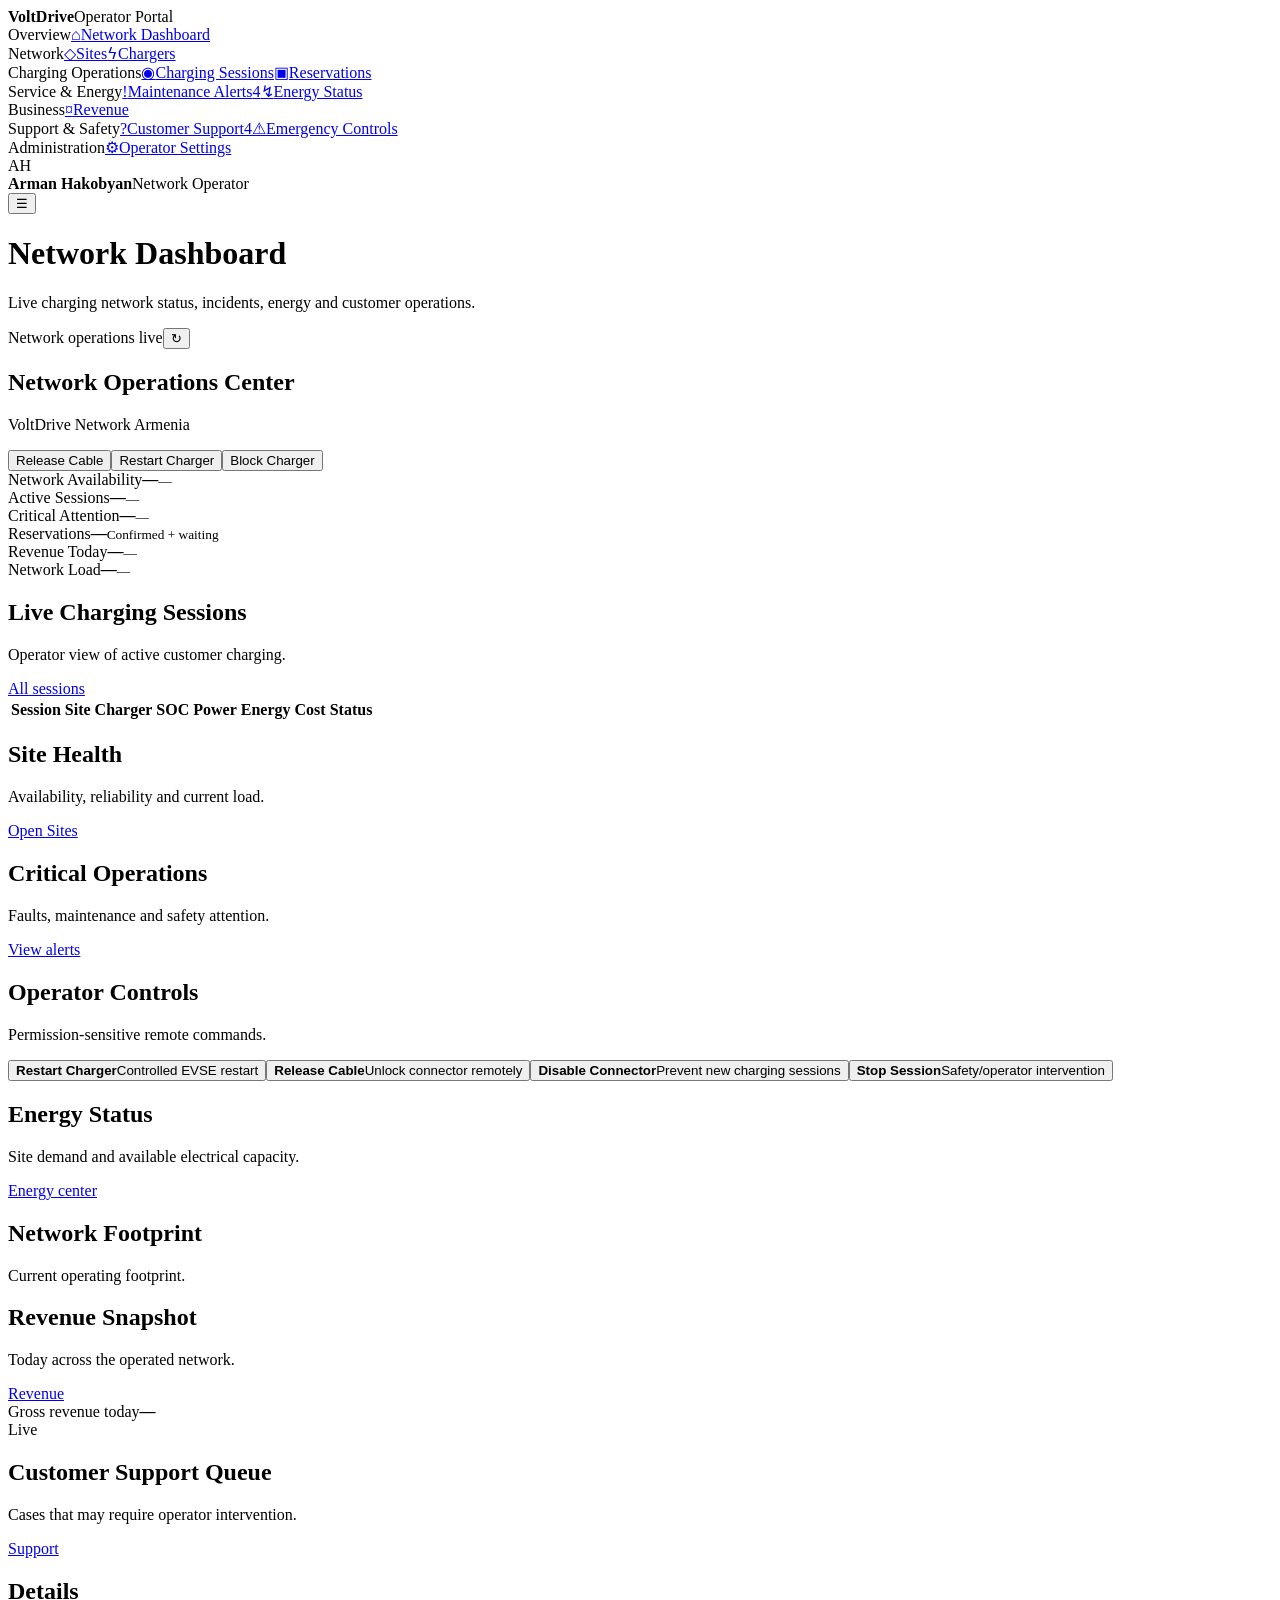
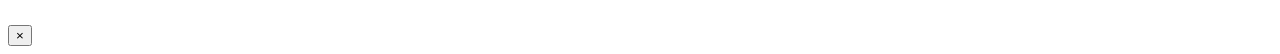
==== dashboard.html @ 3bb32897 "Add files via upload" ====
<!doctype html><html lang="en"><head><meta charset="utf-8"><meta name="viewport" content="width=device-width,initial-scale=1"><title>Network Dashboard · VoltDrive Operator</title><link rel="stylesheet" href="css/core/variables.css"><link rel="stylesheet" href="css/core/reset.css"><link rel="stylesheet" href="css/core/typography.css"><link rel="stylesheet" href="css/components/buttons.css"><link rel="stylesheet" href="css/components/forms.css"><link rel="stylesheet" href="css/components/operator-ui.css"><link rel="stylesheet" href="css/layout/app-layout.css"><link rel="stylesheet" href="css/layout/sidebar.css"><link rel="stylesheet" href="css/layout/header.css"><link rel="stylesheet" href="css/pages/operator.css"></head><body class="app-page"><div class="app-shell"><aside class="sidebar"><div class="sidebar__brand"><strong>VoltDrive</strong><span>Operator Portal</span></div><nav class="sidebar__nav"><div class="sidebar__group"><span class="sidebar__group-title">Overview</span><a class="nav-link is-active" data-nav="dashboard" href="dashboard.html"><span class="nav-link__icon">⌂</span><span>Network Dashboard</span></a></div><div class="sidebar__group"><span class="sidebar__group-title">Network</span><a class="nav-link" data-nav="sites" href="sites.html"><span class="nav-link__icon">◇</span><span>Sites</span></a><a class="nav-link" data-nav="chargers" href="chargers.html"><span class="nav-link__icon">ϟ</span><span>Chargers</span></a></div><div class="sidebar__group"><span class="sidebar__group-title">Charging Operations</span><a class="nav-link" data-nav="sessions" href="sessions.html"><span class="nav-link__icon">◉</span><span>Charging Sessions</span></a><a class="nav-link" data-nav="reservations" href="reservations.html"><span class="nav-link__icon">▣</span><span>Reservations</span></a></div><div class="sidebar__group"><span class="sidebar__group-title">Service & Energy</span><a class="nav-link" data-nav="maintenance" href="maintenance.html"><span class="nav-link__icon">!</span><span>Maintenance Alerts</span><span class="nav-link__badge">4</span></a><a class="nav-link" data-nav="energy" href="energy.html"><span class="nav-link__icon">↯</span><span>Energy Status</span></a></div><div class="sidebar__group"><span class="sidebar__group-title">Business</span><a class="nav-link" data-nav="revenue" href="revenue.html"><span class="nav-link__icon">¤</span><span>Revenue</span></a></div><div class="sidebar__group"><span class="sidebar__group-title">Support & Safety</span><a class="nav-link" data-nav="support" href="support.html"><span class="nav-link__icon">?</span><span>Customer Support</span><span class="nav-link__badge">4</span></a><a class="nav-link" data-nav="emergency" href="emergency.html"><span class="nav-link__icon">⚠</span><span>Emergency Controls</span></a></div><div class="sidebar__group"><span class="sidebar__group-title">Administration</span><a class="nav-link" data-nav="settings" href="settings.html"><span class="nav-link__icon">⚙</span><span>Operator Settings</span></a></div>
</nav><div class="sidebar__footer"><div class="sidebar-user"><span class="sidebar-user__avatar">AH</span><div><strong data-operator-name>Arman Hakobyan</strong><span data-operator-role>Network Operator</span></div></div></div></aside><div class="mobile-overlay"></div><main class="app-main"><header class="topbar"><div class="topbar__left"><button class="icon-button menu-button" id="menu-button" aria-label="Open menu">☰</button><div class="topbar__title"><h1>Network Dashboard</h1><p>Live charging network status, incidents, energy and customer operations.</p></div></div><div class="topbar__actions"><span class="live-chip">Network operations live</span><button class="icon-button" id="refresh-button" title="Refresh">↻</button></div></header><div class="page-content">
<section class="dashboard-hero"><div><h2>Network Operations Center</h2><p data-network-name>VoltDrive Network Armenia</p></div><div class="dashboard-actions"><button class="button button--secondary" data-command="release-cable">Release Cable</button><button class="button button--secondary" data-command="restart-charger">Restart Charger</button><button class="button button--danger" data-command="block-charger">Block Charger</button></div></section>
<section class="operator-kpi-grid"><article class="kpi-card"><span>Network Availability</span><strong id="kpi-availability">—</strong><small id="kpi-chargers">—</small></article><article class="kpi-card"><span>Active Sessions</span><strong id="kpi-sessions">—</strong><small id="kpi-session-energy">—</small></article><article class="kpi-card kpi-card--danger"><span>Critical Attention</span><strong id="kpi-alerts">—</strong><small id="kpi-alerts-note">—</small></article><article class="kpi-card"><span>Reservations</span><strong id="kpi-reservations">—</strong><small>Confirmed + waiting</small></article><article class="kpi-card"><span>Revenue Today</span><strong id="kpi-revenue">—</strong><small id="kpi-transactions">—</small></article><article class="kpi-card"><span>Network Load</span><strong id="kpi-load">—</strong><small id="kpi-load-note">—</small></article></section>
<section class="dashboard-grid"><div class="dashboard-column"><section class="panel"><div class="panel__header"><div><h2>Live Charging Sessions</h2><p>Operator view of active customer charging.</p></div><a class="action-button" href="sessions.html">All sessions</a></div><div class="table-wrap"><table class="data-table"><thead><tr><th>Session</th><th>Site</th><th>Charger</th><th>SOC</th><th>Power</th><th>Energy</th><th>Cost</th><th>Status</th></tr></thead><tbody id="sessions-body"></tbody></table></div></section><section class="panel"><div class="panel__header"><div><h2>Site Health</h2><p>Availability, reliability and current load.</p></div><a class="action-button" href="sites.html">Open Sites</a></div><div class="panel__body"><div class="site-grid" id="site-grid"></div></div></section></div>
<aside class="dashboard-column"><section class="panel"><div class="panel__header"><div><h2>Critical Operations</h2><p>Faults, maintenance and safety attention.</p></div><a class="action-button" href="maintenance.html">View alerts</a></div><div class="panel__body"><div class="attention-list" id="attention-list"></div></div></section><section class="panel"><div class="panel__header"><div><h2>Operator Controls</h2><p>Permission-sensitive remote commands.</p></div></div><div class="panel__body"><div class="quick-action-grid"><button class="quick-action" data-command="restart-charger"><strong>Restart Charger</strong><span>Controlled EVSE restart</span></button><button class="quick-action" data-command="release-cable"><strong>Release Cable</strong><span>Unlock connector remotely</span></button><button class="quick-action" data-command="disable-connector"><strong>Disable Connector</strong><span>Prevent new charging sessions</span></button><button class="quick-action" data-command="stop-session"><strong>Stop Session</strong><span>Safety/operator intervention</span></button></div></div></section></aside></section>
<section class="dashboard-grid section-gap"><div class="dashboard-column"><section class="panel"><div class="panel__header"><div><h2>Energy Status</h2><p>Site demand and available electrical capacity.</p></div><a class="action-button" href="energy.html">Energy center</a></div><div class="panel__body"><div id="energy-list"></div></div></section><section class="panel"><div class="panel__header"><div><h2>Network Footprint</h2><p>Current operating footprint.</p></div></div><div class="panel__body"><div class="network-summary" id="network-summary"></div></div></section></div><aside class="dashboard-column"><section class="panel"><div class="panel__header"><div><h2>Revenue Snapshot</h2><p>Today across the operated network.</p></div><a class="action-button" href="revenue.html">Revenue</a></div><div class="panel__body"><div class="revenue-card"><div><span>Gross revenue today</span><strong id="revenue-total">—</strong></div><span class="ui-pill status-paid">Live</span></div><div class="network-summary section-gap" id="revenue-breakdown"></div></div></section><section class="panel"><div class="panel__header"><div><h2>Customer Support Queue</h2><p>Cases that may require operator intervention.</p></div><a class="action-button" href="support.html">Support</a></div><div class="panel__body"><div class="support-list" id="support-list"></div></div></section></aside></section>
</div></main></div>
<div class="ui-drawer-backdrop" id="drawer-backdrop"></div><aside class="ui-drawer" id="operator-drawer"><header class="ui-drawer__header"><div><h2 id="drawer-title">Details</h2><p id="drawer-subtitle"></p></div><button class="ui-close" id="drawer-close" aria-label="Close">×</button></header><div class="ui-drawer__body" id="drawer-body"></div><footer class="ui-drawer__footer" id="drawer-footer"></footer></aside>
<dialog class="ui-dialog" id="command-dialog"><header class="ui-dialog__header"><div><h2 id="command-title">Remote command</h2><p id="command-description"></p></div><button class="ui-close" id="command-close" aria-label="Close">×</button></header><div class="ui-dialog__body"><input type="hidden" id="command-type"><div class="form-grid"><label class="form-field form-field--full"><span>Target</span><select id="command-target"></select></label><label class="form-field form-field--full"><span>Operator note / reason</span><textarea id="command-note" placeholder="Reason for this remote action"></textarea></label></div></div><footer class="ui-dialog__footer"><button class="button button--secondary" id="command-cancel">Cancel</button><button class="button button--primary" id="command-confirm">Send Command</button></footer></dialog>
<div class="ui-toast" id="global-toast"></div><script type="module" src="js/pages/dashboard.js"></script></body></html>
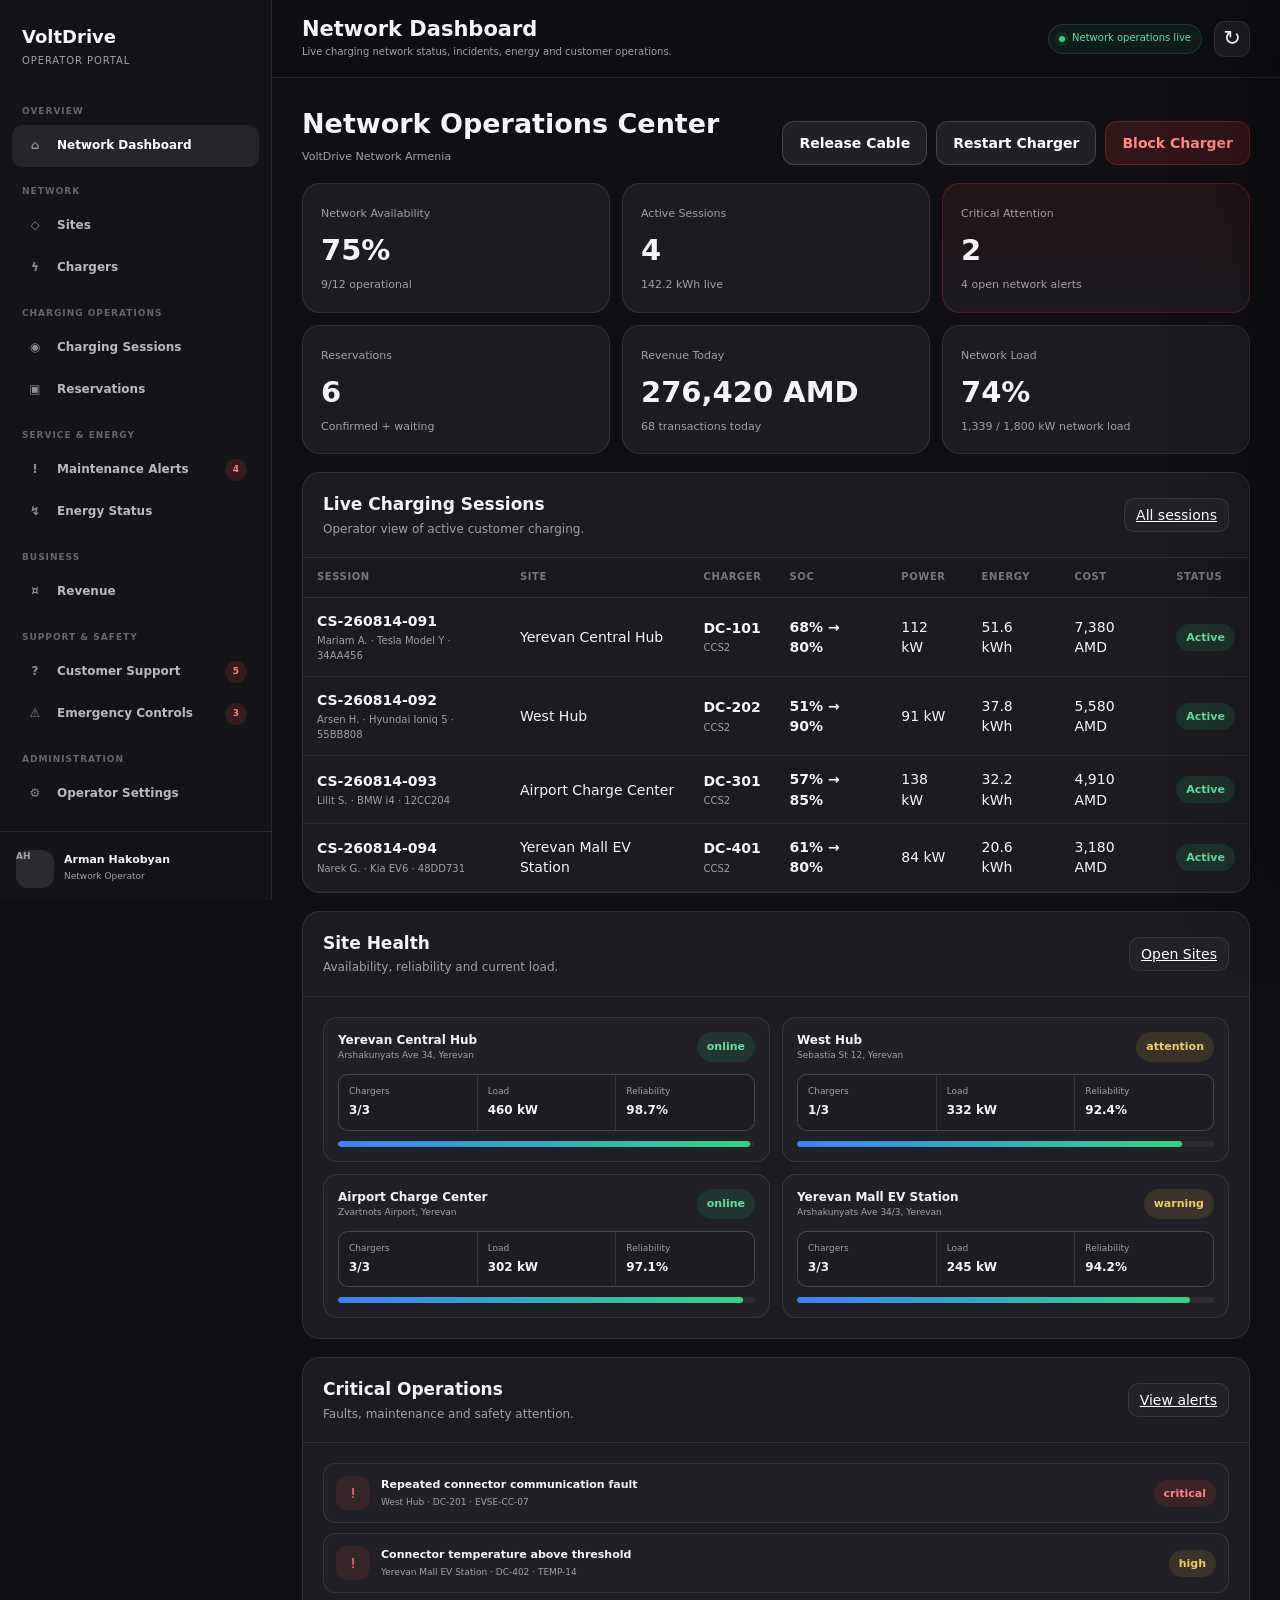
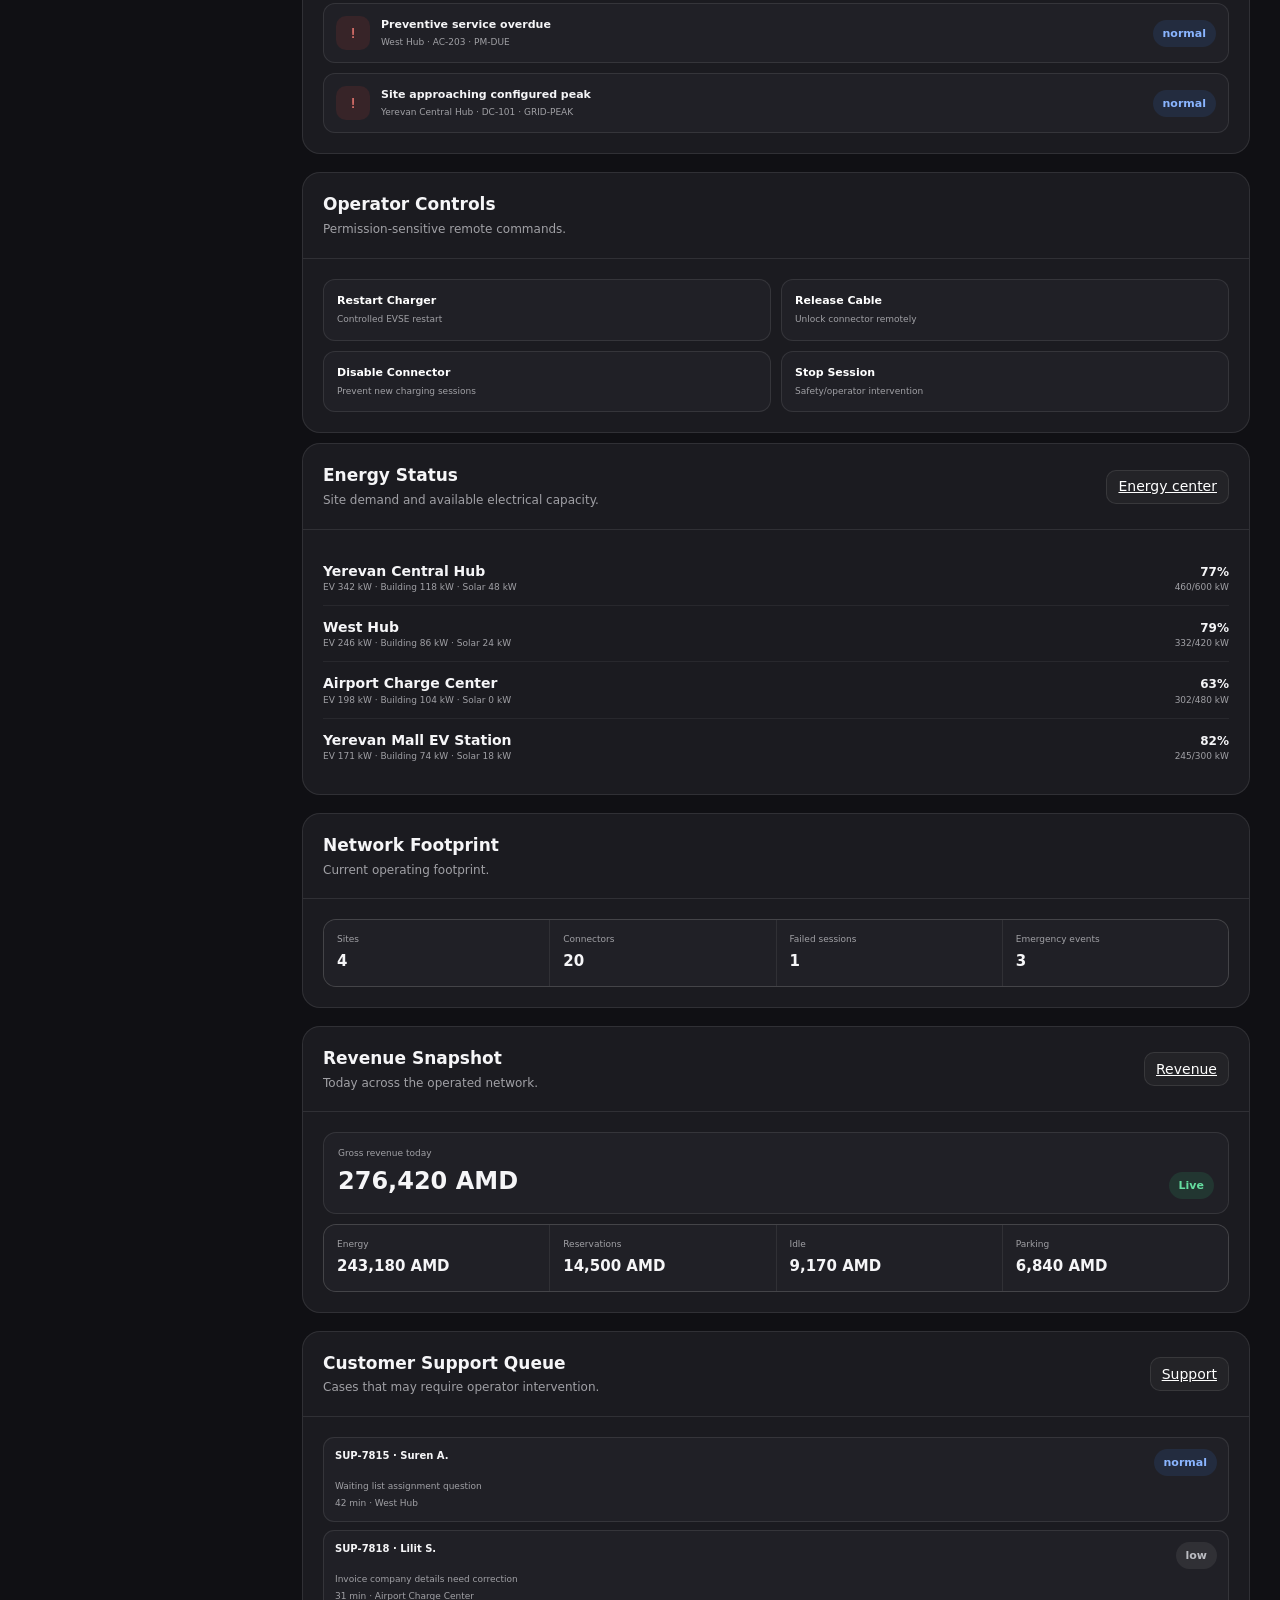
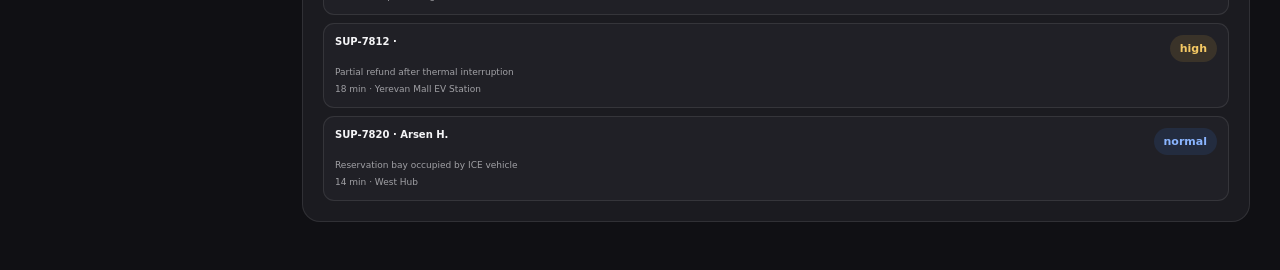
==== commit cb0ead42: "Add files via upload" ====
--- a/dashboard.html
+++ b/dashboard.html
@@ -1,4 +1,4 @@
-<!doctype html><html lang="en"><head><meta charset="utf-8"><meta name="viewport" content="width=device-width,initial-scale=1"><title>Network Dashboard · VoltDrive Operator</title><link rel="stylesheet" href="css/core/variables.css"><link rel="stylesheet" href="css/core/reset.css"><link rel="stylesheet" href="css/core/typography.css"><link rel="stylesheet" href="css/components/buttons.css"><link rel="stylesheet" href="css/components/forms.css"><link rel="stylesheet" href="css/components/operator-ui.css"><link rel="stylesheet" href="css/layout/app-layout.css"><link rel="stylesheet" href="css/layout/sidebar.css"><link rel="stylesheet" href="css/layout/header.css"><link rel="stylesheet" href="css/pages/operator.css"></head><body class="app-page"><div class="app-shell"><aside class="sidebar"><div class="sidebar__brand"><strong>VoltDrive</strong><span>Operator Portal</span></div><nav class="sidebar__nav"><div class="sidebar__group"><span class="sidebar__group-title">Overview</span><a class="nav-link is-active" data-nav="dashboard" href="dashboard.html"><span class="nav-link__icon">⌂</span><span>Network Dashboard</span></a></div><div class="sidebar__group"><span class="sidebar__group-title">Network</span><a class="nav-link" data-nav="sites" href="sites.html"><span class="nav-link__icon">◇</span><span>Sites</span></a><a class="nav-link" data-nav="chargers" href="chargers.html"><span class="nav-link__icon">ϟ</span><span>Chargers</span></a></div><div class="sidebar__group"><span class="sidebar__group-title">Charging Operations</span><a class="nav-link" data-nav="sessions" href="sessions.html"><span class="nav-link__icon">◉</span><span>Charging Sessions</span></a><a class="nav-link" data-nav="reservations" href="reservations.html"><span class="nav-link__icon">▣</span><span>Reservations</span></a></div><div class="sidebar__group"><span class="sidebar__group-title">Service & Energy</span><a class="nav-link" data-nav="maintenance" href="maintenance.html"><span class="nav-link__icon">!</span><span>Maintenance Alerts</span><span class="nav-link__badge">4</span></a><a class="nav-link" data-nav="energy" href="energy.html"><span class="nav-link__icon">↯</span><span>Energy Status</span></a></div><div class="sidebar__group"><span class="sidebar__group-title">Business</span><a class="nav-link" data-nav="revenue" href="revenue.html"><span class="nav-link__icon">¤</span><span>Revenue</span></a></div><div class="sidebar__group"><span class="sidebar__group-title">Support & Safety</span><a class="nav-link" data-nav="support" href="support.html"><span class="nav-link__icon">?</span><span>Customer Support</span><span class="nav-link__badge">4</span></a><a class="nav-link" data-nav="emergency" href="emergency.html"><span class="nav-link__icon">⚠</span><span>Emergency Controls</span></a></div><div class="sidebar__group"><span class="sidebar__group-title">Administration</span><a class="nav-link" data-nav="settings" href="settings.html"><span class="nav-link__icon">⚙</span><span>Operator Settings</span></a></div>
+<!doctype html><html lang="en"><head><meta charset="utf-8"><meta name="viewport" content="width=device-width,initial-scale=1"><title>Network Dashboard · VoltDrive Operator</title><link rel="stylesheet" href="css/core/variables.css"><link rel="stylesheet" href="css/core/reset.css"><link rel="stylesheet" href="css/core/typography.css"><link rel="stylesheet" href="css/components/buttons.css"><link rel="stylesheet" href="css/components/forms.css"><link rel="stylesheet" href="css/components/operator-ui.css"><link rel="stylesheet" href="css/layout/app-layout.css"><link rel="stylesheet" href="css/layout/sidebar.css"><link rel="stylesheet" href="css/layout/header.css"><link rel="stylesheet" href="css/pages/operator.css"><link rel="stylesheet" href="css/core/metallic-theme.css"></head><body class="app-page"><div class="app-shell"><aside class="sidebar"><div class="sidebar__brand"><strong>VoltDrive</strong><span>Operator Portal</span></div><nav class="sidebar__nav"><div class="sidebar__group"><span class="sidebar__group-title">Overview</span><a class="nav-link is-active" data-nav="dashboard" href="dashboard.html"><span class="nav-link__icon">⌂</span><span>Network Dashboard</span></a></div><div class="sidebar__group"><span class="sidebar__group-title">Network</span><a class="nav-link" data-nav="sites" href="sites.html"><span class="nav-link__icon">◇</span><span>Sites</span></a><a class="nav-link" data-nav="chargers" href="chargers.html"><span class="nav-link__icon">ϟ</span><span>Chargers</span></a></div><div class="sidebar__group"><span class="sidebar__group-title">Charging Operations</span><a class="nav-link" data-nav="sessions" href="sessions.html"><span class="nav-link__icon">◉</span><span>Charging Sessions</span></a><a class="nav-link" data-nav="reservations" href="reservations.html"><span class="nav-link__icon">▣</span><span>Reservations</span></a></div><div class="sidebar__group"><span class="sidebar__group-title">Service & Energy</span><a class="nav-link" data-nav="maintenance" href="maintenance.html"><span class="nav-link__icon">!</span><span>Maintenance Alerts</span><span class="nav-link__badge">4</span></a><a class="nav-link" data-nav="energy" href="energy.html"><span class="nav-link__icon">↯</span><span>Energy Status</span></a></div><div class="sidebar__group"><span class="sidebar__group-title">Business</span><a class="nav-link" data-nav="revenue" href="revenue.html"><span class="nav-link__icon">¤</span><span>Revenue</span></a></div><div class="sidebar__group"><span class="sidebar__group-title">Support & Safety</span><a class="nav-link" data-nav="support" href="support.html"><span class="nav-link__icon">?</span><span>Customer Support</span><span class="nav-link__badge">4</span></a><a class="nav-link" data-nav="emergency" href="emergency.html"><span class="nav-link__icon">⚠</span><span>Emergency Controls</span></a></div><div class="sidebar__group"><span class="sidebar__group-title">Administration</span><a class="nav-link" data-nav="settings" href="settings.html"><span class="nav-link__icon">⚙</span><span>Operator Settings</span></a></div>
 </nav><div class="sidebar__footer"><div class="sidebar-user"><span class="sidebar-user__avatar">AH</span><div><strong data-operator-name>Arman Hakobyan</strong><span data-operator-role>Network Operator</span></div></div></div></aside><div class="mobile-overlay"></div><main class="app-main"><header class="topbar"><div class="topbar__left"><button class="icon-button menu-button" id="menu-button" aria-label="Open menu">☰</button><div class="topbar__title"><h1>Network Dashboard</h1><p>Live charging network status, incidents, energy and customer operations.</p></div></div><div class="topbar__actions"><span class="live-chip">Network operations live</span><button class="icon-button" id="refresh-button" title="Refresh">↻</button></div></header><div class="page-content">
 <section class="dashboard-hero"><div><h2>Network Operations Center</h2><p data-network-name>VoltDrive Network Armenia</p></div><div class="dashboard-actions"><button class="button button--secondary" data-command="release-cable">Release Cable</button><button class="button button--secondary" data-command="restart-charger">Restart Charger</button><button class="button button--danger" data-command="block-charger">Block Charger</button></div></section>
 <section class="operator-kpi-grid"><article class="kpi-card"><span>Network Availability</span><strong id="kpi-availability">—</strong><small id="kpi-chargers">—</small></article><article class="kpi-card"><span>Active Sessions</span><strong id="kpi-sessions">—</strong><small id="kpi-session-energy">—</small></article><article class="kpi-card kpi-card--danger"><span>Critical Attention</span><strong id="kpi-alerts">—</strong><small id="kpi-alerts-note">—</small></article><article class="kpi-card"><span>Reservations</span><strong id="kpi-reservations">—</strong><small>Confirmed + waiting</small></article><article class="kpi-card"><span>Revenue Today</span><strong id="kpi-revenue">—</strong><small id="kpi-transactions">—</small></article><article class="kpi-card"><span>Network Load</span><strong id="kpi-load">—</strong><small id="kpi-load-note">—</small></article></section>
--- a/css/core/variables.css
+++ b/css/core/variables.css
@@ -0,0 +1,8 @@
+:root{
+ --color-bg:#101014;--color-bg-elevated:#151519;--color-card:#1b1b20;--color-surface:#25252b;
+ --color-text:#f5f5f7;--color-text-muted:#a0a0a5;--color-text-soft:#74747b;
+ --color-primary:#e82127;--color-primary-hover:#ff353a;--color-success:#32d583;--color-warning:#f5b942;
+ --color-error:#ff453a;--color-info:#3b82f6;--color-border:rgba(255,255,255,.095);--color-border-strong:rgba(255,255,255,.16);
+ --shadow-card:0 24px 80px rgba(0,0,0,.32);--radius-sm:10px;--radius-md:16px;--radius-lg:24px;--transition:180ms ease;
+ --color-text-primary:var(--color-text);--color-text-secondary:var(--color-text-muted);--color-surface-card:var(--color-card);--color-surface-secondary:var(--color-surface);
+}
--- a/css/core/typography.css
+++ b/css/core/typography.css
@@ -0,0 +1 @@
+body{font-family:Inter,ui-sans-serif,system-ui,-apple-system,BlinkMacSystemFont,"Segoe UI",sans-serif;color:var(--color-text);font-size:14px;line-height:1.45}h1,h2,h3,p{margin-top:0}h1{font-size:28px;line-height:1.15}h2{font-size:20px}small,.muted{color:var(--color-text-muted)}
--- a/css/components/buttons.css
+++ b/css/components/buttons.css
@@ -0,0 +1,3 @@
+.button{display:inline-flex;align-items:center;justify-content:center;gap:9px;min-height:44px;padding:0 16px;border-radius:12px;font-weight:750;cursor:pointer;transition:transform var(--transition),background var(--transition),border-color var(--transition),opacity var(--transition)}.button:hover{transform:translateY(-1px)}.button--primary{background:var(--color-primary);color:white}.button--secondary{border:1px solid var(--color-border-strong);background:#202026;color:#fff}.button--danger{background:rgba(255,69,58,.14);border:1px solid rgba(255,69,58,.25);color:#ff8a84}.button[disabled]{opacity:.5;cursor:not-allowed;transform:none}
+.icon-button,.ui-close{display:grid;place-items:center;width:36px;height:36px;min-width:36px;min-height:36px;padding:0;border:1px solid var(--color-border);border-radius:10px;background:#1d1d21;color:#fff;font-size:21px;line-height:1;cursor:pointer}.icon-button:hover,.ui-close:hover{background:#242429;border-color:var(--color-border-strong)}
+.icon-button.menu-button{display:none}@media(max-width:820px){.icon-button.menu-button{display:grid}}
--- a/css/components/forms.css
+++ b/css/components/forms.css
@@ -0,0 +1 @@
+.form-field{display:grid;gap:7px}.form-field>span{font-size:11px;color:var(--color-text-muted);font-weight:650}.form-field input,.form-field select,.form-field textarea{width:100%;min-height:42px;padding:0 12px;border:1px solid var(--color-border);border-radius:11px;background:#202026;color:#fff;outline:0;color-scheme:dark}.form-field textarea{padding:11px 12px;min-height:92px;resize:vertical}.form-grid{display:grid;grid-template-columns:1fr 1fr;gap:14px}.form-grid .form-field--full{grid-column:1/-1}@media(max-width:620px){.form-grid{grid-template-columns:1fr}.form-grid .form-field--full{grid-column:auto}}
--- a/css/components/operator-ui.css
+++ b/css/components/operator-ui.css
@@ -0,0 +1,23 @@
+.panel{border:1px solid var(--color-border);border-radius:18px;background:var(--color-card);overflow:hidden}.panel__header{display:flex;justify-content:space-between;gap:16px;align-items:center;padding:19px 20px;border-bottom:1px solid var(--color-border)}.panel__header h2{margin:0 0 4px;font-size:17px}.panel__header p{margin:0;color:var(--color-text-muted);font-size:12px}.panel__body{padding:20px}
+.kpi-card{padding:18px;border:1px solid var(--color-border);border-radius:18px;background:var(--color-card);min-width:0}.kpi-card>span{color:var(--color-text-muted);font-size:11px}.kpi-card>strong{display:block;font-size:29px;margin:7px 0 2px}.kpi-card>small{color:var(--color-text-muted);font-size:11px}.kpi-card--danger{border-color:rgba(255,69,58,.22);background:linear-gradient(180deg,rgba(255,69,58,.08),var(--color-card))}
+.ui-pill{display:inline-flex;align-items:center;justify-content:center;min-height:27px;padding:0 10px;border-radius:999px;font-size:11px;font-weight:750;line-height:1;text-align:center;white-space:nowrap}.status-online,.status-active,.status-available,.status-paid,.status-resolved{background:rgba(50,213,131,.12);color:#65dda0}.status-busy,.status-reserved,.status-monitoring{background:rgba(59,130,246,.12);color:#8ab5ff}.status-warning,.status-open,.status-pending{background:rgba(245,185,66,.12);color:#f5c964}.status-faulted,.status-offline,.status-critical,.status-failed,.status-blocked{background:rgba(255,69,58,.12);color:#ff817a}.status-maintenance{background:rgba(160,160,165,.12);color:#c3c3c8}
+.priority-critical{background:rgba(255,69,58,.12);color:#ff817a}.priority-high{background:rgba(245,185,66,.12);color:#f5c964}.priority-normal{background:rgba(59,130,246,.12);color:#8ab5ff}.priority-low{background:rgba(160,160,165,.12);color:#bbbcc2}
+.panel-chip{display:inline-flex;align-items:center;min-height:30px;padding:0 10px;border:1px solid var(--color-border);border-radius:999px;background:var(--color-surface);color:var(--color-text-muted);font-size:11px}.action-button{display:inline-flex;align-items:center;justify-content:center;min-height:34px;padding:0 11px;border:1px solid var(--color-border);border-radius:10px;background:#232327;color:#fff;cursor:pointer}.action-button:hover{border-color:#55555c}
+.ui-toolbar{display:flex;align-items:center;justify-content:space-between;gap:12px;padding:12px 14px}.ui-toolbar__group{display:flex;gap:9px;align-items:center;flex-wrap:wrap;min-width:0}.ui-search{display:flex;align-items:center;gap:8px;min-width:260px;min-height:40px;padding:0 11px;border:1px solid var(--color-border);border-radius:11px;background:#202026}.ui-search input{width:100%;border:0;outline:0;background:transparent;color:#fff}.ui-select{min-height:40px;padding:0 34px 0 12px;border:1px solid var(--color-border);border-radius:11px;background:#202026;color:#fff;color-scheme:dark}
+.table-wrap{overflow:auto}.data-table{width:100%;min-width:860px}.data-table th{padding:12px 14px;text-align:left;font-size:10px;text-transform:uppercase;letter-spacing:.06em;color:#777780;border-bottom:1px solid var(--color-border);background:#18181d}.data-table td{padding:13px 14px;border-bottom:1px solid rgba(255,255,255,.06);vertical-align:middle}.data-table tbody tr{transition:background .15s ease}.data-table tbody tr:hover{background:rgba(255,255,255,.024)}.entity-main strong,.entity-main span{display:block}.entity-main span{color:var(--color-text-muted);font-size:10px;margin-top:3px}
+.ui-drawer-backdrop{position:fixed;inset:0;z-index:70;background:rgba(0,0,0,.44);opacity:0;visibility:hidden;pointer-events:none;transition:opacity .18s ease,visibility 0s linear .18s}.ui-drawer-backdrop.is-visible{opacity:1;visibility:visible;pointer-events:auto;transition:opacity .18s ease}.ui-drawer{position:fixed;z-index:80;top:0;right:0;width:min(560px,100vw);height:100vh;display:grid;grid-template-rows:auto 1fr auto;background:var(--color-bg-elevated);border-left:1px solid var(--color-border);box-shadow:-28px 0 80px rgba(0,0,0,.38);transform:translateX(102%);transition:transform .2s ease}.ui-drawer.is-open{transform:translateX(0)}.ui-drawer__header{display:flex;justify-content:space-between;gap:16px;padding:22px 24px;border-bottom:1px solid var(--color-border)}.ui-drawer__header h2{margin:4px 0 3px;font-size:21px}.ui-drawer__header p{margin:0;color:var(--color-text-muted);font-size:11px}.ui-drawer__body{padding:22px 24px;overflow:auto}.ui-drawer__footer{display:flex;gap:9px;flex-wrap:wrap;padding:16px 24px;border-top:1px solid var(--color-border);background:#19191e}.ui-drawer__footer .button{flex:1}
+.ui-dialog{width:min(620px,calc(100vw - 28px));padding:0;border:1px solid var(--color-border);border-radius:18px;background:#151519;color:#fff;box-shadow:0 30px 100px rgba(0,0,0,.65)}.ui-dialog::backdrop{background:rgba(0,0,0,.68)}.ui-dialog__header{display:flex;justify-content:space-between;gap:16px;padding:20px 22px;border-bottom:1px solid var(--color-border)}.ui-dialog__header h2{margin:0 0 4px;font-size:19px}.ui-dialog__header p{margin:0;color:var(--color-text-muted);font-size:11px}.ui-dialog__body{padding:20px 22px}.ui-dialog__footer{display:flex;justify-content:flex-end;gap:9px;padding:15px 22px;border-top:1px solid var(--color-border)}
+.ui-detail-section{padding:18px 0;border-bottom:1px solid var(--color-border)}.ui-detail-section:first-child{padding-top:0}.ui-detail-section h3{font-size:12px;margin:0 0 12px}.ui-detail-grid{display:grid;grid-template-columns:1fr 1fr;gap:10px}.ui-detail-grid>div{padding:11px;border:1px solid var(--color-border);border-radius:11px;background:#202026}.ui-detail-grid span:not(.ui-pill),.ui-detail-grid strong{display:block}.ui-detail-grid span:not(.ui-pill){font-size:9px;color:var(--color-text-muted);text-transform:uppercase;letter-spacing:.05em}.ui-detail-grid strong{margin-top:5px;font-size:12px}.ui-callout{display:grid;gap:4px;padding:12px 13px;border:1px solid var(--color-border);border-radius:12px;background:#202026}.ui-callout strong{font-size:11px}.ui-callout span{color:var(--color-text-muted);font-size:10px}.ui-callout--danger{border-color:rgba(255,69,58,.24);background:rgba(255,69,58,.07)}.ui-callout--warning{border-color:rgba(245,185,66,.22);background:rgba(245,185,66,.06)}
+.ui-toast{position:fixed;right:22px;bottom:22px;z-index:120;max-width:380px;padding:12px 14px;border:1px solid var(--color-border);border-radius:12px;background:#232329;color:#fff;box-shadow:0 18px 60px rgba(0,0,0,.4);opacity:0;transform:translateY(12px);pointer-events:none;transition:.18s ease}.ui-toast.is-visible{opacity:1;transform:translateY(0)}
+/* Shared scrollbar only on actual scroll containers */
+html,.sidebar,.ui-drawer__body,.ui-dialog__body,.table-wrap{scrollbar-width:thin;scrollbar-color:#34343b transparent}html::-webkit-scrollbar,.sidebar::-webkit-scrollbar,.ui-drawer__body::-webkit-scrollbar,.ui-dialog__body::-webkit-scrollbar,.table-wrap::-webkit-scrollbar{width:9px;height:9px}html::-webkit-scrollbar-thumb,.sidebar::-webkit-scrollbar-thumb,.ui-drawer__body::-webkit-scrollbar-thumb,.ui-dialog__body::-webkit-scrollbar-thumb,.table-wrap::-webkit-scrollbar-thumb{background:#34343b;border-radius:999px;border:2px solid transparent;background-clip:padding-box}
+.ui-tabs{display:flex;gap:6px;align-items:center;padding:10px 14px;border-bottom:1px solid var(--color-border);overflow:auto;scrollbar-width:thin;scrollbar-color:#34343b transparent}.ui-tab{display:inline-flex;align-items:center;justify-content:center;min-height:34px;padding:0 11px;border:1px solid transparent;border-radius:9px;background:transparent;color:var(--color-text-muted);font-size:11px;font-weight:700;white-space:nowrap;cursor:pointer}.ui-tab:hover{color:#fff;background:rgba(255,255,255,.035)}.ui-tab.is-active{color:#fff;border-color:var(--color-border);background:#25252b}
+.status-attention,.status-restricted{background:rgba(245,185,66,.12);color:#f5c964}.status-closed,.status-blocked,.status-disabled{background:rgba(255,69,58,.12);color:#ff817a}.status-occupied{background:rgba(59,130,246,.12);color:#8ab5ff}.status-standard{background:rgba(160,160,165,.12);color:#c3c3c8}.status-accessible{background:rgba(50,213,131,.12);color:#65dda0}.status-fleet{background:rgba(139,92,246,.14);color:#b69cff}
+.status-completed{background:rgba(50,213,131,.12);color:#65dda0}.status-interrupted,.status-stopped{background:rgba(245,185,66,.12);color:#f5c964}.status-preauthorized{background:rgba(59,130,246,.12);color:#8ab5ff}.status-cancelled{background:rgba(160,160,165,.12);color:#c3c3c8}
+
+.status-confirmed{background:rgba(59,130,246,.12);color:#8ab5ff}.status-waiting{background:rgba(245,185,66,.12);color:#f5c964}.status-no-show,.status-no_show{background:rgba(255,69,58,.12);color:#ff817a}.status-not-arrived,.status-not_arrived{background:rgba(160,160,165,.12);color:#c3c3c8}.status-arrived{background:rgba(50,213,131,.12);color:#65dda0}.status-refunded{background:rgba(139,92,246,.14);color:#b69cff}
+.ui-action-card{display:block;padding:12px 13px;margin-top:8px;border:1px solid var(--color-border);border-radius:11px;background:#202026;color:#fff;text-decoration:none;transition:border-color .15s ease,background .15s ease}.ui-action-card:hover{border-color:var(--color-border-strong);background:#24242a}.ui-action-card strong,.ui-action-card span{display:block}.ui-action-card strong{font-size:10px}.ui-action-card span{margin-top:4px;color:var(--color-text-muted);font-size:9px;line-height:1.45}
+.status-unassigned{background:rgba(160,160,165,.12);color:#c3c3c8}
+
+/* Shared alignment guard: keep status pills immune to page-level span display rules. */
+.ui-pill.ui-pill{display:inline-flex!important;align-items:center!important;justify-content:center!important;line-height:1!important;text-align:center!important}
--- a/css/layout/app-layout.css
+++ b/css/layout/app-layout.css
@@ -0,0 +1 @@
+body.app-page{min-height:100vh;background:var(--color-bg);color:var(--color-text);overflow-x:hidden}.app-shell{min-height:100vh;display:grid;grid-template-columns:272px minmax(0,1fr)}.app-main{min-width:0}.page-content{width:min(100%,1500px);margin:0 auto;padding:26px 30px 48px}.mobile-overlay{position:fixed;inset:0;background:rgba(0,0,0,.58);z-index:35;opacity:0;visibility:hidden;pointer-events:none;transition:.18s ease}.mobile-overlay.is-visible{opacity:1;visibility:visible;pointer-events:auto}@media(max-width:820px){.app-shell{grid-template-columns:1fr}.page-content{padding:22px 18px 38px}}@media(max-width:560px){.page-content{padding:16px 12px 30px}}
--- a/css/layout/sidebar.css
+++ b/css/layout/sidebar.css
@@ -0,0 +1,2 @@
+.sidebar{position:sticky;top:0;height:100vh;z-index:40;display:flex;flex-direction:column;border-right:1px solid var(--color-border);background:#141418;overflow:auto}.sidebar__brand{padding:24px 22px 18px}.sidebar__brand strong{display:block;font-size:18px}.sidebar__brand span{display:block;margin-top:4px;color:var(--color-text-muted);font-size:10px;text-transform:uppercase;letter-spacing:.09em}.sidebar__nav{padding:0 12px 16px}.sidebar__group{margin-top:18px}.sidebar__group-title{display:block;padding:0 10px 7px;color:#66666e;font-size:9px;font-weight:800;text-transform:uppercase;letter-spacing:.11em}.nav-link{display:flex;align-items:center;gap:11px;min-height:42px;padding:0 12px;border-radius:11px;color:#b8b8bf;text-decoration:none;font-size:12px;font-weight:650}.nav-link:hover{background:#1d1d22;color:#fff}.nav-link.is-active{background:#25252b;color:#fff}.nav-link__icon{display:grid;place-items:center;width:22px;height:22px;color:#8c8c94}.nav-link__badge{margin-left:auto;display:grid;place-items:center;min-width:22px;height:22px;padding:0 6px;border-radius:999px;background:rgba(255,69,58,.14);color:#ff817a;font-size:9px}.sidebar__footer{margin-top:auto;padding:16px;border-top:1px solid var(--color-border)}.sidebar-user{display:grid;grid-template-columns:38px 1fr;gap:10px;align-items:center}.sidebar-user__avatar{display:grid;place-items:center;width:38px;height:38px;border-radius:12px;background:#2a2a30;font-size:11px;font-weight:800}.sidebar-user strong,.sidebar-user span{display:block}.sidebar-user strong{font-size:11px}.sidebar-user span{margin-top:2px;color:var(--color-text-muted);font-size:9px}
+@media(max-width:820px){.sidebar{position:fixed;left:0;top:0;width:272px;transform:translateX(-102%);transition:transform .2s ease;box-shadow:20px 0 70px rgba(0,0,0,.5)}.sidebar.is-open{transform:translateX(0)}}
--- a/css/layout/header.css
+++ b/css/layout/header.css
@@ -0,0 +1 @@
+.topbar{position:sticky;top:0;z-index:25;display:flex;justify-content:space-between;gap:18px;align-items:center;min-height:78px;padding:14px 30px;border-bottom:1px solid var(--color-border);background:rgba(16,16,20,.96)}.topbar__left,.topbar__actions{display:flex;align-items:center;gap:12px}.topbar__title h1{margin:0;font-size:21px}.topbar__title p{margin:4px 0 0;color:var(--color-text-muted);font-size:10px}.live-chip{display:inline-flex;align-items:center;gap:7px;min-height:30px;padding:0 10px;border:1px solid rgba(50,213,131,.18);border-radius:999px;background:rgba(50,213,131,.07);color:#69dca2;font-size:10px}.live-chip::before{content:"";width:6px;height:6px;border-radius:50%;background:#32d583;box-shadow:0 0 0 4px rgba(50,213,131,.08)}@media(max-width:820px){.topbar{padding:12px 18px}.topbar__title p{display:none}}@media(max-width:560px){.topbar{padding:10px 12px}.live-chip{display:none}}
--- a/css/pages/operator.css
+++ b/css/pages/operator.css
@@ -0,0 +1,51 @@
+.dashboard-hero{display:flex;justify-content:space-between;gap:24px;align-items:flex-end;margin-bottom:18px}.dashboard-hero h2{margin:0 0 6px;font-size:27px}.dashboard-hero p{margin:0;color:var(--color-text-muted);font-size:11px}.dashboard-actions{display:flex;gap:9px;flex-wrap:wrap}.operator-kpi-grid{display:grid;grid-template-columns:repeat(6,minmax(0,1fr));gap:12px;margin-bottom:18px}.dashboard-grid{display:grid;grid-template-columns:minmax(0,1.55fr) minmax(320px,.72fr);gap:18px;align-items:start}.dashboard-column{display:grid;gap:18px}.section-gap{margin-top:18px}.site-grid{display:grid;grid-template-columns:repeat(2,1fr);gap:12px}.site-card{padding:14px;border:1px solid var(--color-border);border-radius:14px;background:#202026;cursor:pointer}.site-card:hover{border-color:var(--color-border-strong)}.site-card__head{display:flex;justify-content:space-between;gap:12px}.site-card strong,.site-card span:not(.ui-pill),.site-card small{display:block}.site-card strong{font-size:12px}.site-card span:not(.ui-pill),.site-card small{color:var(--color-text-muted);font-size:9px}.site-card__stats{display:grid;grid-template-columns:repeat(3,1fr);gap:1px;margin-top:12px;border:1px solid var(--color-border);border-radius:10px;overflow:hidden;background:var(--color-border)}.site-card__stats>div{padding:10px;background:#1c1c21}.site-card__stats b{display:block;margin-top:4px;font-size:12px}.health-track{height:6px;margin-top:10px;border-radius:999px;background:#2c2c32;overflow:hidden}.health-track span{display:block;height:100%;border-radius:inherit;background:linear-gradient(90deg,#3b82f6,#32d583)}.attention-list{display:grid;gap:10px}.attention-item{display:grid;grid-template-columns:auto 1fr auto;gap:11px;align-items:center;padding:12px;border:1px solid var(--color-border);border-radius:12px;background:#202026;cursor:pointer}.attention-item:hover{border-color:var(--color-border-strong)}.attention-icon{display:grid;place-items:center;width:34px;height:34px;border-radius:10px;background:rgba(255,69,58,.1);color:#ff817a}.attention-item>div strong,.attention-item>div span{display:block}.attention-item>div strong{font-size:11px}.attention-item>div span{margin-top:3px;color:var(--color-text-muted);font-size:9px}.energy-row{display:grid;grid-template-columns:1fr auto;gap:8px;padding:11px 0;border-bottom:1px solid rgba(255,255,255,.06)}.energy-row:last-child{border-bottom:0}.energy-row strong,.energy-row span:not(.ui-pill){display:block}.energy-row span:not(.ui-pill){color:var(--color-text-muted);font-size:9px}.energy-row b{font-size:12px}.revenue-card{display:grid;grid-template-columns:1fr auto;gap:12px;align-items:end;padding:14px;border:1px solid var(--color-border);border-radius:13px;background:#202026}.revenue-card strong,.revenue-card span:not(.ui-pill){display:block}.revenue-card strong{margin-top:4px;font-size:24px}.revenue-card span:not(.ui-pill){color:var(--color-text-muted);font-size:9px}.support-list{display:grid;gap:8px}.support-case{padding:11px;border:1px solid var(--color-border);border-radius:11px;background:#202026}.support-case__head{display:flex;justify-content:space-between;gap:8px}.support-case strong,.support-case span:not(.ui-pill){display:block}.support-case strong{font-size:10px}.support-case span:not(.ui-pill){margin-top:4px;color:var(--color-text-muted);font-size:9px}.network-summary{display:grid;grid-template-columns:repeat(4,1fr);gap:1px;border:1px solid var(--color-border);border-radius:13px;overflow:hidden;background:var(--color-border)}.network-summary>div{padding:13px;background:#202026}.network-summary span,.network-summary strong{display:block}.network-summary span{color:var(--color-text-muted);font-size:9px}.network-summary strong{margin-top:5px;font-size:15px}.placeholder-page{display:grid;gap:18px}.placeholder-hero{padding:24px;border:1px solid var(--color-border);border-radius:20px;background:var(--color-card)}.placeholder-hero .eyebrow{display:block;margin-bottom:8px;color:#8ab5ff;font-size:9px;font-weight:800;text-transform:uppercase;letter-spacing:.1em}.module-grid{display:grid;grid-template-columns:repeat(3,1fr);gap:12px}.module-card{padding:16px;border:1px solid var(--color-border);border-radius:14px;background:#1b1b20}.module-card strong,.module-card span{display:block}.module-card span{margin-top:6px;color:var(--color-text-muted);font-size:10px}.session-danger{color:#ff817a}.value-right{text-align:right}.quick-action-grid{display:grid;grid-template-columns:repeat(2,1fr);gap:10px}.quick-action{display:grid;gap:5px;justify-items:start;padding:13px;border:1px solid var(--color-border);border-radius:12px;background:#202026;color:#fff;cursor:pointer;text-align:left}.quick-action:hover{border-color:var(--color-border-strong)}.quick-action strong{font-size:11px}.quick-action span{color:var(--color-text-muted);font-size:9px}.metric-inline{display:flex;align-items:center;gap:8px;flex-wrap:wrap}.metric-inline strong{font-size:12px}.metric-inline span{color:var(--color-text-muted);font-size:9px}
+@media(max-width:1280px){.operator-kpi-grid{grid-template-columns:repeat(3,1fr)}.dashboard-grid{grid-template-columns:1fr}.site-grid{grid-template-columns:repeat(2,1fr)}}@media(max-width:760px){.dashboard-hero{align-items:flex-start;flex-direction:column}.operator-kpi-grid{grid-template-columns:repeat(2,1fr)}.site-grid,.module-grid{grid-template-columns:1fr}.quick-action-grid{grid-template-columns:1fr}}@media(max-width:480px){.operator-kpi-grid{grid-template-columns:1fr}}
+
+/* Sites */
+.sites-hero{display:flex;justify-content:space-between;gap:24px;align-items:flex-end;margin-bottom:18px}.sites-hero .eyebrow,.ui-drawer__header .eyebrow{display:block;margin-bottom:7px;color:#8ab5ff;font-size:9px;font-weight:800;text-transform:uppercase;letter-spacing:.1em}.sites-hero h2{margin:0 0 6px;font-size:27px}.sites-hero p{margin:0;color:var(--color-text-muted);font-size:11px;max-width:720px}.sites-kpi-grid{grid-template-columns:repeat(5,minmax(0,1fr))}.sites-layout{display:grid;grid-template-columns:minmax(0,1.55fr) minmax(320px,.58fr);gap:18px;align-items:start}.sites-main-column,.sites-side-column{display:grid;gap:18px}.site-inventory-grid{display:grid;grid-template-columns:repeat(2,minmax(0,1fr));gap:14px}.site-ops-card{display:grid;gap:14px;padding:17px;border:1px solid var(--color-border);border-radius:17px;background:var(--color-card);cursor:pointer;transition:border-color .16s ease,transform .16s ease}.site-ops-card:hover{border-color:var(--color-border-strong);transform:translateY(-1px)}.site-ops-card--critical{border-color:rgba(255,69,58,.2)}.site-ops-card__head{display:flex;justify-content:space-between;gap:14px;align-items:flex-start}.site-ops-card__head>div{min-width:0}.site-ops-card__head h3{margin:0;font-size:15px}.site-ops-card__head p{margin:5px 0 0;color:var(--color-text-muted);font-size:10px;white-space:nowrap;overflow:hidden;text-overflow:ellipsis}.site-ops-card__metrics{display:grid;grid-template-columns:repeat(4,1fr);gap:1px;border:1px solid var(--color-border);border-radius:11px;overflow:hidden;background:var(--color-border)}.site-ops-card__metrics>div{padding:10px;background:#202026;min-width:0}.site-ops-card__metrics span,.site-ops-card__metrics strong{display:block}.site-ops-card__metrics span{color:var(--color-text-muted);font-size:9px}.site-ops-card__metrics strong{margin-top:4px;font-size:12px;white-space:nowrap}.site-load-summary{display:grid;gap:7px}.site-load-summary__head{display:flex;justify-content:space-between;gap:12px;font-size:10px}.site-load-summary__head span{color:var(--color-text-muted)}.site-load-track{height:7px;border-radius:999px;background:#2c2c32;overflow:hidden}.site-load-track>span{display:block;height:100%;border-radius:inherit;background:linear-gradient(90deg,#3b82f6,#32d583)}.site-load-track.is-warning>span{background:linear-gradient(90deg,#f5b942,#ff7a5c)}.site-ops-card__foot{display:flex;justify-content:space-between;gap:12px;align-items:center;color:var(--color-text-muted);font-size:9px}.site-ops-card__foot>div{display:flex;gap:7px;align-items:center;flex-wrap:wrap}.site-attention-list{display:grid;gap:9px}.site-attention-entry{display:grid;grid-template-columns:auto 1fr auto;gap:10px;align-items:center;padding:11px;border:1px solid var(--color-border);border-radius:11px;background:#202026;cursor:pointer}.site-attention-entry:hover{border-color:var(--color-border-strong)}.site-attention-entry__icon{display:grid;place-items:center;width:32px;height:32px;border-radius:9px;background:rgba(255,69,58,.09);color:#ff817a;font-weight:800}.site-attention-entry>div strong,.site-attention-entry>div span{display:block}.site-attention-entry>div strong{font-size:10px}.site-attention-entry>div span{margin-top:3px;color:var(--color-text-muted);font-size:9px}.parking-pressure-row{display:grid;grid-template-columns:1fr auto;gap:12px;align-items:center;padding:11px 0;border-bottom:1px solid rgba(255,255,255,.06)}.parking-pressure-row:last-child{border-bottom:0}.parking-pressure-row strong,.parking-pressure-row span{display:block}.parking-pressure-row strong{font-size:10px}.parking-pressure-row span{margin-top:3px;color:var(--color-text-muted);font-size:9px}.parking-pressure-meter{width:76px;height:7px;border-radius:999px;background:#2c2c32;overflow:hidden}.parking-pressure-meter>span{display:block;height:100%;margin:0;border-radius:inherit;background:#3b82f6}.parking-pressure-meter.is-warning>span{background:#f5b942}.parking-pressure-meter.is-danger>span{background:#ff453a}.site-details-drawer{width:min(680px,100vw)}.site-drawer-tabs{background:#17171c}.site-overview-banner{display:grid;grid-template-columns:1fr auto;gap:14px;align-items:center;padding:14px;border:1px solid var(--color-border);border-radius:13px;background:#202026}.site-overview-banner strong,.site-overview-banner span:not(.ui-pill){display:block}.site-overview-banner strong{font-size:13px}.site-overview-banner span:not(.ui-pill){margin-top:4px;color:var(--color-text-muted);font-size:9px}.site-capacity-card{display:grid;gap:9px;padding:13px;border:1px solid var(--color-border);border-radius:12px;background:#202026}.site-capacity-card__head{display:flex;justify-content:space-between;gap:10px;align-items:center}.site-capacity-card__head strong{font-size:11px}.site-capacity-card__head span{color:var(--color-text-muted);font-size:9px}.charger-mini-list,.incident-stack{display:grid;gap:8px}.charger-mini-row{display:grid;grid-template-columns:1fr auto;gap:12px;align-items:center;padding:11px;border:1px solid var(--color-border);border-radius:11px;background:#202026;cursor:pointer}.charger-mini-row:hover{border-color:var(--color-border-strong)}.charger-mini-row strong,.charger-mini-row span:not(.ui-pill){display:block}.charger-mini-row strong{font-size:10px}.charger-mini-row span:not(.ui-pill){margin-top:3px;color:var(--color-text-muted);font-size:9px}.bay-summary{display:grid;grid-template-columns:repeat(4,1fr);gap:8px;margin-bottom:12px}.bay-summary>div{padding:11px;border:1px solid var(--color-border);border-radius:11px;background:#202026}.bay-summary span,.bay-summary strong{display:block}.bay-summary span{color:var(--color-text-muted);font-size:9px}.bay-summary strong{margin-top:4px;font-size:14px}.bay-grid{display:grid;grid-template-columns:repeat(4,minmax(0,1fr));gap:8px}.bay-card{display:grid;gap:5px;min-height:82px;padding:10px;border:1px solid var(--color-border);border-radius:11px;background:#202026;cursor:pointer;text-align:left;color:#fff}.bay-card:hover{border-color:var(--color-border-strong)}.bay-card__head{display:flex;justify-content:space-between;gap:7px;align-items:center}.bay-card__head strong{font-size:10px}.bay-card small{color:var(--color-text-muted);font-size:8px;line-height:1.35}.incident-card{display:grid;grid-template-columns:1fr auto;gap:12px;align-items:start;padding:12px;border:1px solid var(--color-border);border-radius:11px;background:#202026}.incident-card strong,.incident-card span:not(.ui-pill){display:block}.incident-card strong{font-size:10px}.incident-card span:not(.ui-pill){margin-top:4px;color:var(--color-text-muted);font-size:9px;line-height:1.45}.site-controls-grid{display:grid;grid-template-columns:repeat(2,1fr);gap:10px}.site-control-card{display:grid;gap:7px;justify-items:start;padding:13px;border:1px solid var(--color-border);border-radius:12px;background:#202026}.site-control-card strong{font-size:11px}.site-control-card span{color:var(--color-text-muted);font-size:9px;line-height:1.45}.site-control-card .button{width:100%;margin-top:2px}.facility-list{display:flex;gap:7px;flex-wrap:wrap}.facility-chip{display:inline-flex;align-items:center;min-height:28px;padding:0 9px;border:1px solid var(--color-border);border-radius:999px;background:#202026;color:var(--color-text-muted);font-size:9px}.site-empty{padding:24px;border:1px dashed var(--color-border);border-radius:14px;color:var(--color-text-muted);font-size:11px;text-align:center}
+@media(max-width:1280px){.sites-kpi-grid{grid-template-columns:repeat(3,1fr)}.sites-layout{grid-template-columns:1fr}.site-inventory-grid{grid-template-columns:repeat(2,1fr)}}
+@media(max-width:820px){.sites-hero{align-items:flex-start;flex-direction:column}.site-inventory-grid{grid-template-columns:1fr}.bay-grid{grid-template-columns:repeat(3,1fr)}}
+@media(max-width:620px){.sites-kpi-grid{grid-template-columns:repeat(2,1fr)}.site-ops-card__metrics{grid-template-columns:repeat(2,1fr)}.bay-summary{grid-template-columns:repeat(2,1fr)}.bay-grid,.site-controls-grid{grid-template-columns:repeat(2,1fr)}}
+@media(max-width:440px){.sites-kpi-grid,.bay-grid,.site-controls-grid{grid-template-columns:1fr}}
+
+/* Chargers */
+.chargers-hero{display:flex;justify-content:space-between;gap:24px;align-items:flex-end;margin-bottom:18px}.chargers-hero .eyebrow{display:block;margin-bottom:7px;color:#8ab5ff;font-size:9px;font-weight:800;text-transform:uppercase;letter-spacing:.1em}.chargers-hero h2{margin:0 0 6px;font-size:27px}.chargers-hero p{margin:0;color:var(--color-text-muted);font-size:11px;max-width:760px}.chargers-kpi-grid{grid-template-columns:repeat(5,minmax(0,1fr))}.chargers-layout{display:grid;grid-template-columns:minmax(0,1.7fr) minmax(320px,.55fr);gap:18px;align-items:start}.chargers-main-column,.chargers-side-column{display:grid;gap:18px}.charger-table{min-width:1200px}.charger-muted{color:var(--color-text-muted);font-size:10px}.charger-health-cell{display:grid;grid-template-columns:auto 74px;align-items:center;gap:8px}.charger-health-cell strong{font-size:11px}.charger-health-meter{display:block;height:6px;border-radius:999px;background:#2c2c32;overflow:hidden}.charger-health-meter i{display:block;height:100%;border-radius:inherit;background:linear-gradient(90deg,#3b82f6,#32d583)}.charger-attention-list,.command-mini-list{display:grid;gap:8px}.charger-attention-entry{display:grid;grid-template-columns:auto 1fr auto;gap:10px;align-items:center;width:100%;padding:11px;border:1px solid var(--color-border);border-radius:11px;background:#202026;color:#fff;text-align:left;cursor:pointer}.charger-attention-entry:hover{border-color:var(--color-border-strong)}.charger-attention-entry__icon{display:grid;place-items:center;width:32px;height:32px;border-radius:9px;background:rgba(255,69,58,.09);color:#ff817a;font-weight:800}.charger-attention-entry>div strong,.charger-attention-entry>div span{display:block}.charger-attention-entry>div strong{font-size:10px}.charger-attention-entry>div span{margin-top:3px;color:var(--color-text-muted);font-size:9px}.command-mini-row{display:grid;grid-template-columns:auto 1fr auto;gap:10px;align-items:center;padding:10px 0;border-bottom:1px solid rgba(255,255,255,.06)}.command-mini-row:last-child{border-bottom:0}.command-mini-icon{display:grid;place-items:center;width:30px;height:30px;border-radius:9px;background:rgba(59,130,246,.09);color:#8ab5ff}.command-mini-row strong,.command-mini-row span:not(.ui-pill):not(.command-mini-icon){display:block}.command-mini-row strong{font-size:10px}.command-mini-row span:not(.ui-pill):not(.command-mini-icon){margin-top:3px;color:var(--color-text-muted);font-size:9px}.charger-details-drawer{width:min(720px,100vw)}.charger-overview-banner{display:grid;grid-template-columns:1fr auto;gap:14px;align-items:center;padding:14px;border:1px solid var(--color-border);border-radius:13px;background:#202026}.charger-overview-banner strong,.charger-overview-banner span:not(.ui-pill){display:block}.charger-overview-banner strong{font-size:13px}.charger-overview-banner span:not(.ui-pill){margin-top:4px;color:var(--color-text-muted);font-size:9px}.charger-session-card{display:grid;grid-template-columns:1fr auto;gap:14px;align-items:center;width:100%;padding:13px;border:1px solid var(--color-border);border-radius:12px;background:#202026;color:#fff;text-align:left;cursor:pointer}.charger-session-card:hover{border-color:var(--color-border-strong)}.charger-session-card>div:last-child{text-align:right}.charger-session-card strong,.charger-session-card span:not(.ui-pill){display:block}.charger-session-card strong{font-size:10px}.charger-session-card span:not(.ui-pill){margin-top:4px;color:var(--color-text-muted);font-size:9px}.connector-ops-list,.charger-activity-stack{display:grid;gap:9px}.connector-ops-card{display:grid;gap:12px;padding:13px;border:1px solid var(--color-border);border-radius:13px;background:#202026}.connector-ops-card__head{display:flex;justify-content:space-between;gap:12px;align-items:flex-start}.connector-ops-card__head strong,.connector-ops-card__head span:not(.ui-pill){display:block}.connector-ops-card__head strong{font-size:11px}.connector-ops-card__head span:not(.ui-pill){margin-top:4px;color:var(--color-text-muted);font-size:9px}.connector-ops-card__actions{display:flex;gap:8px;flex-wrap:wrap}.connector-ops-card__actions .action-button[disabled]{opacity:.45;cursor:not-allowed}.charger-activity-row{display:grid;grid-template-columns:1fr auto;gap:12px;align-items:center;width:100%;padding:11px;border:1px solid var(--color-border);border-radius:11px;background:#202026;color:#fff;text-align:left}.charger-activity-row[type="button"]{cursor:pointer}.charger-activity-row[type="button"]:hover{border-color:var(--color-border-strong)}.charger-activity-row strong,.charger-activity-row span:not(.ui-pill){display:block}.charger-activity-row strong{font-size:10px}.charger-activity-row span:not(.ui-pill){margin-top:4px;color:var(--color-text-muted);font-size:9px;line-height:1.4}.charger-control-grid{display:grid;grid-template-columns:repeat(2,1fr);gap:10px}.charger-stop-button{width:100%;margin-top:10px}
+@media(max-width:1280px){.chargers-kpi-grid{grid-template-columns:repeat(3,1fr)}.chargers-layout{grid-template-columns:1fr}}@media(max-width:820px){.chargers-hero{align-items:flex-start;flex-direction:column}.charger-control-grid{grid-template-columns:1fr}}@media(max-width:620px){.chargers-kpi-grid{grid-template-columns:repeat(2,1fr)}.charger-session-card{grid-template-columns:1fr}.charger-session-card>div:last-child{text-align:left}}@media(max-width:440px){.chargers-kpi-grid{grid-template-columns:1fr}}
+
+/* Charging Sessions */
+.sessions-hero{display:flex;justify-content:space-between;gap:24px;align-items:flex-end;margin-bottom:18px}.sessions-hero .eyebrow{display:block;margin-bottom:7px;color:#8ab5ff;font-size:9px;font-weight:800;text-transform:uppercase;letter-spacing:.1em}.sessions-hero h2{margin:0 0 6px;font-size:27px}.sessions-hero p{margin:0;color:var(--color-text-muted);font-size:11px;max-width:820px}.sessions-kpi-grid{grid-template-columns:repeat(6,minmax(0,1fr))}.sessions-layout{display:grid;grid-template-columns:minmax(0,1.72fr) minmax(320px,.56fr);gap:18px;align-items:start}.sessions-main-column,.sessions-side-column{display:grid;gap:18px}.session-table{min-width:1260px}.session-table tr{cursor:pointer}.session-row--attention{background:rgba(255,69,58,.018)}.session-row--attention:hover{background:rgba(255,69,58,.045)!important}.session-soc-cell{display:grid;gap:6px;min-width:100px}.session-soc-cell>div{display:flex;gap:5px;align-items:baseline}.session-soc-cell strong{font-size:11px}.session-soc-cell span:not(.session-soc-track){color:var(--color-text-muted);font-size:9px}.session-soc-track{display:block;width:88px;height:5px;border-radius:999px;background:#2c2c32;overflow:hidden}.session-soc-track i{display:block;height:100%;border-radius:inherit;background:linear-gradient(90deg,#3b82f6,#32d583)}.session-side-list{display:grid;gap:8px}.session-side-row{display:grid;grid-template-columns:auto 1fr auto;gap:10px;align-items:center;width:100%;padding:11px;border:1px solid var(--color-border);border-radius:11px;background:#202026;color:#fff;text-align:left;cursor:pointer}.session-side-row:hover{border-color:var(--color-border-strong)}.session-side-row strong,.session-side-row span:not(.ui-pill):not(.session-side-icon){display:block}.session-side-row strong{font-size:10px}.session-side-row span:not(.ui-pill):not(.session-side-icon){margin-top:3px;color:var(--color-text-muted);font-size:9px;line-height:1.35}.session-side-icon{display:grid;place-items:center;width:31px;height:31px;border-radius:9px;background:rgba(255,69,58,.09);color:#ff817a;font-weight:800}.session-side-icon--payment{background:rgba(245,185,66,.09);color:#f5c964}.session-event-mini-list{display:grid;gap:0}.session-event-mini{display:grid;grid-template-columns:auto 1fr;gap:10px;width:100%;padding:10px 0;border-bottom:1px solid rgba(255,255,255,.06);background:transparent;color:#fff;text-align:left;cursor:pointer}.session-event-mini:last-child{border-bottom:0}.session-event-mini:hover strong{color:#8ab5ff}.session-event-mini strong,.session-event-mini span:not(.session-event-dot){display:block}.session-event-mini strong{font-size:10px}.session-event-mini span:not(.session-event-dot){margin-top:3px;color:var(--color-text-muted);font-size:9px;line-height:1.35}.session-event-dot{width:8px;height:8px;margin-top:3px;border-radius:50%;background:#8b8b94}.session-event-dot--fault,.session-event-dot--error{background:#ff453a}.session-event-dot--warning{background:#f5b942}.session-event-dot--payment,.session-event-dot--authorization{background:#3b82f6}.session-event-dot--charging,.session-event-dot--telemetry,.session-event-dot--operator{background:#32d583}.session-details-drawer{width:min(760px,100vw)}.session-overview-banner{display:grid;grid-template-columns:1fr auto;gap:14px;align-items:center;padding:15px;border:1px solid var(--color-border);border-radius:14px;background:#202026}.session-overview-banner h3{margin:9px 0 4px;font-size:14px}.session-overview-banner p{margin:0;color:var(--color-text-muted);font-size:10px}.session-overview-value{text-align:right}.session-overview-value strong,.session-overview-value span{display:block}.session-overview-value strong{font-size:30px}.session-overview-value span{margin-top:2px;color:var(--color-text-muted);font-size:9px}.session-inline-actions{margin-top:12px}.session-charge-hero{display:grid;grid-template-columns:repeat(3,1fr);gap:9px}.session-charge-hero>div{padding:13px;border:1px solid var(--color-border);border-radius:12px;background:#202026}.session-charge-hero span,.session-charge-hero strong,.session-charge-hero small{display:block}.session-charge-hero span{color:var(--color-text-muted);font-size:9px;text-transform:uppercase;letter-spacing:.05em}.session-charge-hero strong{margin-top:5px;font-size:20px}.session-charge-hero small{margin-top:3px;color:var(--color-text-muted);font-size:9px}.session-charge-progress{height:7px;margin-top:10px;border-radius:999px;background:#2c2c32;overflow:hidden}.session-charge-progress>span{display:block;height:100%;border-radius:inherit;background:linear-gradient(90deg,#3b82f6,#32d583)}.session-chart{padding:10px;border:1px solid var(--color-border);border-radius:13px;background:#1d1d22;overflow:hidden}.session-chart svg{display:block;width:100%;height:auto}.session-chart-axis{stroke:#45454d;stroke-width:1}.session-chart-line{fill:none;stroke:#3b82f6;stroke-width:3;stroke-linecap:round;stroke-linejoin:round}.session-chart-point{fill:#32d583;stroke:#101014;stroke-width:2}.session-chart-label{fill:#777780;font-size:9px;font-family:inherit}.session-payment-card{display:grid;grid-template-columns:repeat(2,1fr);gap:8px;margin-bottom:10px}.session-payment-card>div{padding:12px;border:1px solid var(--color-border);border-radius:11px;background:#202026}.session-payment-card span:not(.ui-pill),.session-payment-card strong{display:block}.session-payment-card span:not(.ui-pill){color:var(--color-text-muted);font-size:9px;text-transform:uppercase;letter-spacing:.04em}.session-payment-card strong{margin-top:5px;font-size:11px}.session-timeline{display:grid;gap:0}.session-timeline-row{display:grid;grid-template-columns:auto 1fr;gap:11px;position:relative;padding:0 0 17px}.session-timeline-row:not(:last-child)::before{content:"";position:absolute;left:5px;top:12px;bottom:0;width:1px;background:var(--color-border)}.session-timeline-dot{position:relative;z-index:1;width:11px;height:11px;margin-top:3px;border-radius:50%;background:#32d583;border:2px solid #1b1b20}.session-timeline-dot--danger{background:#ff453a}.session-timeline-dot--warning{background:#f5b942}.session-timeline-dot--info{background:#3b82f6}.session-timeline-head{display:flex;justify-content:space-between;gap:12px}.session-timeline-head strong{font-size:10px}.session-timeline-head span{color:var(--color-text-muted);font-size:9px}.session-timeline-row p{margin:4px 0 0;color:var(--color-text-muted);font-size:9px;line-height:1.45}
+@media(max-width:1320px){.sessions-kpi-grid{grid-template-columns:repeat(3,1fr)}.sessions-layout{grid-template-columns:1fr}}@media(max-width:820px){.sessions-hero{align-items:flex-start;flex-direction:column}.session-charge-hero{grid-template-columns:1fr}.session-payment-card{grid-template-columns:1fr}}@media(max-width:620px){.sessions-kpi-grid{grid-template-columns:repeat(2,1fr)}.session-overview-banner{grid-template-columns:1fr}.session-overview-value{text-align:left}}@media(max-width:440px){.sessions-kpi-grid{grid-template-columns:1fr}}
+
+/* Shared alignment guards: status pills and square operational icons must never inherit text display rules. */
+.ui-pill.ui-pill{display:inline-flex!important;align-items:center!important;justify-content:center!important;line-height:1!important;text-align:center!important;margin-top:0!important}
+.attention-icon,.site-attention-entry__icon,.charger-attention-entry__icon,.command-mini-icon,.session-side-icon{display:grid!important;place-items:center!important;line-height:1!important;text-align:center!important;margin:0!important}
+
+/* Reservations */
+.reservations-hero{display:flex;justify-content:space-between;gap:24px;align-items:flex-end;margin-bottom:18px}.reservations-hero .eyebrow{display:block;margin-bottom:7px;color:#8ab5ff;font-size:9px;font-weight:800;text-transform:uppercase;letter-spacing:.1em}.reservations-hero h2{margin:0 0 6px;font-size:27px}.reservations-hero p{margin:0;color:var(--color-text-muted);font-size:11px;max-width:850px}.reservations-kpi-grid{grid-template-columns:repeat(6,minmax(0,1fr))}.reservations-layout{display:grid;grid-template-columns:minmax(0,1.72fr) minmax(320px,.56fr);gap:18px;align-items:start}.reservations-main-column,.reservations-side-column{display:grid;gap:18px}.reservation-table{min-width:1240px}.reservation-table tr{cursor:pointer}.reservation-row--conflict{background:rgba(255,69,58,.018)}.reservation-row--conflict:hover{background:rgba(255,69,58,.045)!important}.reservation-side-list{display:grid;gap:8px}.reservation-side-row{display:grid;grid-template-columns:auto 1fr auto;gap:10px;align-items:center;width:100%;padding:11px;border:1px solid var(--color-border);border-radius:11px;background:#202026;color:#fff;text-align:left;cursor:pointer}.reservation-side-row:hover{border-color:var(--color-border-strong)}.reservation-side-row>div strong,.reservation-side-row>div span{display:block}.reservation-side-row>div strong{font-size:10px}.reservation-side-row>div span{margin-top:3px;color:var(--color-text-muted);font-size:9px;line-height:1.35}.reservation-side-icon{display:grid!important;place-items:center!important;width:31px;height:31px;min-width:31px;min-height:31px;border-radius:9px;background:rgba(59,130,246,.1);color:#8ab5ff;font-size:12px;font-weight:800;line-height:1!important;text-align:center!important;margin:0!important}.reservation-side-icon--waiting{background:rgba(245,185,66,.09);color:#f5c964}.reservation-side-icon--warning{background:rgba(245,185,66,.09);color:#f5c964}.reservation-side-icon--danger{background:rgba(255,69,58,.09);color:#ff817a}.reservation-empty{padding:20px;color:var(--color-text-muted);font-size:10px;text-align:center}.reservation-details-drawer{width:min(720px,100vw)}.reservation-summary-banner{display:grid;grid-template-columns:1fr auto;gap:14px;align-items:center;padding:15px;border:1px solid var(--color-border);border-radius:14px;background:#202026;margin-bottom:12px}.reservation-summary-banner h3{margin:9px 0 4px;font-size:14px}.reservation-summary-banner p{margin:0;color:var(--color-text-muted);font-size:10px}.reservation-summary-value{text-align:right}.reservation-summary-value strong,.reservation-summary-value span{display:block}.reservation-summary-value strong{font-size:30px}.reservation-summary-value span{margin-top:2px;color:var(--color-text-muted);font-size:9px}.reservation-assignment-grid{display:grid;gap:9px}.reservation-assignment-card{display:grid;grid-template-columns:auto 1fr auto;gap:11px;align-items:center;padding:13px;border:1px solid var(--color-border);border-radius:12px;background:#202026}.reservation-assignment-card>div strong,.reservation-assignment-card>div span{display:block}.reservation-assignment-card>div strong{font-size:10px}.reservation-assignment-card>div span{margin-top:3px;color:var(--color-text-muted);font-size:9px}.reservation-assignment__icon{display:grid!important;place-items:center!important;width:34px;height:34px;min-width:34px;min-height:34px;border-radius:10px;background:rgba(59,130,246,.1);color:#8ab5ff;font-size:14px;font-weight:800;line-height:1!important;text-align:center!important;margin:0!important}.reservation-timeline{display:grid;gap:0}.reservation-timeline-row{display:grid;grid-template-columns:auto 1fr;gap:11px;position:relative;padding:0 0 17px}.reservation-timeline-row:not(:last-child)::before{content:"";position:absolute;left:5px;top:12px;bottom:0;width:1px;background:var(--color-border)}.reservation-timeline-dot{position:relative;z-index:1;width:11px;height:11px;margin-top:3px;border-radius:50%;background:#3b82f6;border:2px solid #1b1b20}.reservation-timeline-dot--arrival,.reservation-timeline-dot--completed{background:#32d583}.reservation-timeline-dot--cancelled,.reservation-timeline-dot--no_show{background:#ff453a}.reservation-timeline-dot--waiting,.reservation-timeline-dot--grace{background:#f5b942}.reservation-timeline-head{display:flex;justify-content:space-between;gap:12px}.reservation-timeline-head strong{font-size:10px}.reservation-timeline-head span{color:var(--color-text-muted);font-size:9px}.reservation-timeline-row p{margin:4px 0 0;color:var(--color-text-muted);font-size:9px;line-height:1.45}
+@media(max-width:1320px){.reservations-kpi-grid{grid-template-columns:repeat(3,1fr)}.reservations-layout{grid-template-columns:1fr}}@media(max-width:820px){.reservations-hero{align-items:flex-start;flex-direction:column}}@media(max-width:620px){.reservations-kpi-grid{grid-template-columns:repeat(2,1fr)}.reservation-summary-banner{grid-template-columns:1fr}.reservation-summary-value{text-align:left}.reservation-assignment-card{grid-template-columns:auto 1fr}.reservation-assignment-card>.ui-pill{grid-column:2}}@media(max-width:440px){.reservations-kpi-grid{grid-template-columns:1fr}}
+
+/* Maintenance Alerts */
+.maintenance-hero{display:flex;justify-content:space-between;gap:24px;align-items:flex-end;margin-bottom:18px}.maintenance-hero .eyebrow{display:block;margin-bottom:7px;color:#8ab5ff;font-size:9px;font-weight:800;text-transform:uppercase;letter-spacing:.1em}.maintenance-hero h2{margin:0 0 6px;font-size:27px}.maintenance-hero p{margin:0;color:var(--color-text-muted);font-size:11px;max-width:880px}.maintenance-kpi-grid{grid-template-columns:repeat(6,minmax(0,1fr))}.maintenance-layout{display:grid;grid-template-columns:minmax(0,1.72fr) minmax(320px,.56fr);gap:18px;align-items:start}.maintenance-main-column,.maintenance-side-column{display:grid;gap:18px}.maintenance-table{min-width:1260px}.maintenance-table tr{cursor:pointer}.maintenance-table .maintenance-alert-title strong,.maintenance-table .maintenance-alert-title span{display:block}.maintenance-table .maintenance-alert-title span{margin-top:3px;color:var(--color-text-muted);font-size:9px}.maintenance-side-list,.maintenance-technician-list{display:grid;gap:8px}.maintenance-side-row{display:grid;grid-template-columns:auto 1fr auto;gap:10px;align-items:center;width:100%;padding:11px;border:1px solid var(--color-border);border-radius:11px;background:#202026;color:#fff;text-align:left;cursor:pointer}.maintenance-side-row:hover{border-color:var(--color-border-strong)}.maintenance-side-row>div strong,.maintenance-side-row>div span{display:block}.maintenance-side-row>div strong{font-size:10px}.maintenance-side-row>div span{margin-top:3px;color:var(--color-text-muted);font-size:9px;line-height:1.35}.maintenance-side-icon{display:grid!important;place-items:center!important;width:31px;height:31px;min-width:31px;min-height:31px;border-radius:9px;background:rgba(59,130,246,.1);color:#8ab5ff;font-size:12px;font-weight:800;line-height:1!important;text-align:center!important;margin:0!important}.maintenance-side-icon--critical{background:rgba(255,69,58,.1);color:#ff817a}.maintenance-side-icon--high,.maintenance-side-icon--recovery{background:rgba(245,185,66,.09);color:#f5c964}.maintenance-technician-row{display:grid;grid-template-columns:auto 1fr auto;gap:10px;align-items:center;padding:11px;border:1px solid var(--color-border);border-radius:11px;background:#202026}.maintenance-tech-avatar{display:grid!important;place-items:center!important;width:32px;height:32px;min-width:32px;min-height:32px;border-radius:10px;background:#2a2a31;color:#fff;font-size:9px;font-weight:800;line-height:1!important;text-align:center!important;margin:0!important}.maintenance-technician-row>div strong,.maintenance-technician-row>div span{display:block}.maintenance-technician-row>div strong{font-size:10px}.maintenance-technician-row>div span{margin-top:3px;color:var(--color-text-muted);font-size:9px}.maintenance-details-drawer{width:min(760px,100vw)}.maintenance-summary-banner{display:grid;grid-template-columns:1fr auto;gap:14px;align-items:center;padding:15px;border:1px solid var(--color-border);border-radius:14px;background:#202026;margin-bottom:12px}.maintenance-summary-banner h3{margin:9px 0 4px;font-size:14px}.maintenance-summary-banner p{margin:0;color:var(--color-text-muted);font-size:10px;line-height:1.5}.maintenance-summary-value{text-align:right}.maintenance-summary-value strong,.maintenance-summary-value span{display:block}.maintenance-summary-value strong{font-size:28px}.maintenance-summary-value span{margin-top:2px;color:var(--color-text-muted);font-size:9px}.maintenance-impact-grid{display:grid;grid-template-columns:repeat(3,1fr);gap:8px}.maintenance-impact-card{padding:12px;border:1px solid var(--color-border);border-radius:11px;background:#202026}.maintenance-impact-card span,.maintenance-impact-card strong,.maintenance-impact-card small{display:block}.maintenance-impact-card span{color:var(--color-text-muted);font-size:9px;text-transform:uppercase;letter-spacing:.04em}.maintenance-impact-card strong{margin-top:5px;font-size:17px}.maintenance-impact-card small{margin-top:3px;color:var(--color-text-muted);font-size:9px}.maintenance-cause-list,.maintenance-recovery-history,.maintenance-ticket-card-list{display:grid;gap:8px}.maintenance-cause,.maintenance-recovery-record,.maintenance-ticket-card{padding:12px;border:1px solid var(--color-border);border-radius:11px;background:#202026}.maintenance-cause strong,.maintenance-cause span,.maintenance-recovery-record strong,.maintenance-recovery-record span,.maintenance-ticket-card strong,.maintenance-ticket-card span{display:block}.maintenance-cause strong,.maintenance-recovery-record strong,.maintenance-ticket-card strong{font-size:10px}.maintenance-cause span,.maintenance-recovery-record span,.maintenance-ticket-card span{margin-top:4px;color:var(--color-text-muted);font-size:9px;line-height:1.45}.maintenance-recovery-action-grid{display:grid;grid-template-columns:repeat(2,1fr);gap:8px}.maintenance-recovery-action{padding:12px;border:1px solid var(--color-border);border-radius:11px;background:#202026}.maintenance-recovery-action strong,.maintenance-recovery-action span{display:block}.maintenance-recovery-action strong{font-size:10px}.maintenance-recovery-action span{margin-top:4px;color:var(--color-text-muted);font-size:9px;line-height:1.4}.maintenance-timeline{display:grid;gap:0}.maintenance-timeline-row{display:grid;grid-template-columns:auto 1fr;gap:11px;position:relative;padding:0 0 17px}.maintenance-timeline-row:not(:last-child)::before{content:"";position:absolute;left:5px;top:12px;bottom:0;width:1px;background:var(--color-border)}.maintenance-timeline-dot{position:relative;z-index:1;width:11px;height:11px;margin-top:3px;border-radius:50%;background:#3b82f6;border:2px solid #1b1b20}.maintenance-timeline-dot--critical,.maintenance-timeline-dot--failed{background:#ff453a}.maintenance-timeline-dot--warning,.maintenance-timeline-dot--recovery{background:#f5b942}.maintenance-timeline-dot--resolved,.maintenance-timeline-dot--success{background:#32d583}.maintenance-timeline-head{display:flex;justify-content:space-between;gap:12px}.maintenance-timeline-head strong{font-size:10px}.maintenance-timeline-head span{color:var(--color-text-muted);font-size:9px}.maintenance-timeline-row p{margin:4px 0 0;color:var(--color-text-muted);font-size:9px;line-height:1.45}.status-triaged,.status-acknowledged,.status-ticketed{background:rgba(59,130,246,.12);color:#8ab5ff}.status-recovery{background:rgba(245,185,66,.12);color:#f5c964}.status-assigned,.status-en-route,.status-en_route,.status-on-site,.status-on_site,.status-in-progress,.status-in_progress,.status-qa{background:rgba(59,130,246,.12);color:#8ab5ff}.status-waiting-parts,.status-waiting_parts{background:rgba(245,185,66,.12);color:#f5c964}.priority-low{background:rgba(160,160,165,.12);color:#bbbcc2}
+@media(max-width:1320px){.maintenance-kpi-grid{grid-template-columns:repeat(3,1fr)}.maintenance-layout{grid-template-columns:1fr}}@media(max-width:820px){.maintenance-hero{align-items:flex-start;flex-direction:column}.maintenance-impact-grid{grid-template-columns:1fr}.maintenance-recovery-action-grid{grid-template-columns:1fr}}@media(max-width:620px){.maintenance-kpi-grid{grid-template-columns:repeat(2,1fr)}.maintenance-summary-banner{grid-template-columns:1fr}.maintenance-summary-value{text-align:left}}@media(max-width:440px){.maintenance-kpi-grid{grid-template-columns:1fr}}
+
+/* Energy Status */
+.energy-hero{display:flex;justify-content:space-between;gap:24px;align-items:flex-end;margin-bottom:18px}.energy-hero .eyebrow{display:block;margin-bottom:7px;color:#8ab5ff;font-size:9px;font-weight:800;text-transform:uppercase;letter-spacing:.1em}.energy-hero h2{margin:0 0 6px;font-size:27px}.energy-hero p{margin:0;max-width:900px;color:var(--color-text-muted);font-size:11px;line-height:1.5}.energy-kpi-grid{grid-template-columns:repeat(6,minmax(0,1fr))}.energy-layout{display:grid;grid-template-columns:minmax(0,1.68fr) minmax(320px,.56fr);gap:18px;align-items:start}.energy-main-column,.energy-side-column{display:grid;gap:18px}.energy-table{min-width:1240px}.energy-table tbody tr{cursor:pointer}.energy-table-metric strong,.energy-table-metric span{display:block}.energy-table-metric strong{font-size:11px}.energy-table-metric span{margin-top:3px;color:var(--color-text-muted);font-size:9px}.energy-empty{padding:18px;color:var(--color-text-muted);font-size:10px;text-align:center}.energy-side-list,.energy-forecast-list,.energy-assets-list{display:grid;gap:8px}.energy-alert-row,.energy-forecast-row,.energy-asset-row{display:grid;grid-template-columns:auto 1fr auto;gap:10px;align-items:center;width:100%;padding:11px;border:1px solid var(--color-border);border-radius:11px;background:#202026;color:#fff;text-align:left;cursor:pointer}.energy-alert-row:hover,.energy-forecast-row:hover,.energy-asset-row:hover{border-color:var(--color-border-strong)}.energy-alert-row>div strong,.energy-alert-row>div span,.energy-asset-row>div strong,.energy-asset-row>div span{display:block}.energy-alert-row>div strong,.energy-asset-row>div strong{font-size:10px}.energy-alert-row>div span,.energy-asset-row>div span{margin-top:3px;color:var(--color-text-muted);font-size:9px;line-height:1.4}.energy-alert-icon,.energy-asset-icon,.energy-control-icon{display:grid!important;place-items:center!important;line-height:1!important;text-align:center!important;margin:0!important}.energy-alert-icon{width:32px;height:32px;min-width:32px;min-height:32px;border-radius:9px;background:rgba(59,130,246,.1);color:#8ab5ff;font-size:12px;font-weight:800}.energy-alert-icon--critical{background:rgba(255,69,58,.11);color:#ff817a}.energy-alert-icon--high{background:rgba(245,185,66,.1);color:#f5c964}.energy-asset-icon{width:32px;height:32px;min-width:32px;min-height:32px;border-radius:9px;background:rgba(50,213,131,.09);color:#65dda0;font-size:13px;font-weight:800}.energy-forecast-row{grid-template-columns:1fr auto}.energy-forecast-row>div:first-child strong,.energy-forecast-row>div:first-child span{display:block}.energy-forecast-row>div:first-child strong{font-size:10px}.energy-forecast-row>div:first-child span{margin-top:3px;color:var(--color-text-muted);font-size:9px}.energy-forecast-row>div:last-child{display:grid;justify-items:end;gap:3px}.energy-forecast-row small{color:var(--color-text-muted);font-size:9px}.energy-mini-meter{width:78px;height:7px;border-radius:999px;background:#2c2c32;overflow:hidden}.energy-mini-meter>span{display:block;height:100%;border-radius:inherit;background:#3b82f6}.energy-mini-meter.is-warning>span{background:#f5b942}.energy-mini-meter.is-danger>span{background:#ff453a}.energy-composition-summary{display:grid;gap:16px}.energy-composition-track{display:flex;width:100%;height:12px;border-radius:999px;background:#2b2b31;overflow:hidden}.energy-segment{display:block;height:100%}.energy-segment--building{background:#606066}.energy-segment--ev{background:#3b82f6}.energy-composition-legend{display:grid;grid-template-columns:repeat(5,1fr);gap:8px}.energy-composition-legend>div{padding:11px;border:1px solid var(--color-border);border-radius:11px;background:#202026}.energy-composition-legend span,.energy-composition-legend strong{display:block}.energy-composition-legend span{margin-top:7px;color:var(--color-text-muted);font-size:9px}.energy-composition-legend strong{margin-top:3px;font-size:13px}.energy-dot{display:block;width:8px;height:8px;border-radius:50%}.energy-dot--building{background:#606066}.energy-dot--ev{background:#3b82f6}.energy-dot--solar{background:#32d583}.energy-dot--battery{background:#8b5cf6}.energy-dot--grid{background:#f5b942}.energy-details-drawer{width:min(780px,100vw)}.energy-summary-banner{display:grid;grid-template-columns:1fr auto;gap:14px;align-items:center;padding:15px;border:1px solid var(--color-border);border-radius:14px;background:#202026;margin-bottom:12px}.energy-summary-banner h3{margin:9px 0 4px;font-size:14px}.energy-summary-banner p{margin:0;color:var(--color-text-muted);font-size:10px}.energy-summary-value{text-align:right}.energy-summary-value strong,.energy-summary-value span{display:block}.energy-summary-value strong{font-size:28px}.energy-summary-value span{margin-top:2px;color:var(--color-text-muted);font-size:9px}.energy-drawer-loads{display:grid;grid-template-columns:repeat(2,1fr);gap:9px}.energy-load-card{display:grid;gap:8px;padding:12px;border:1px solid var(--color-border);border-radius:11px;background:#202026}.energy-load-card__head{display:flex;justify-content:space-between;gap:10px;align-items:center}.energy-load-card__head strong{font-size:10px}.energy-load-card__head span,.energy-load-card small{color:var(--color-text-muted);font-size:9px}.energy-load-track{height:7px;border-radius:999px;background:#2c2c32;overflow:hidden}.energy-load-track>span{display:block;height:100%;border-radius:inherit;background:#3b82f6}.energy-load-track.is-warning>span{background:#f5b942}.energy-load-track.is-danger>span{background:#ff453a}.energy-allocation-list{display:grid;gap:8px}.energy-allocation-row{display:grid;grid-template-columns:1fr auto;gap:12px;align-items:center;padding:12px;border:1px solid var(--color-border);border-radius:11px;background:#202026}.energy-allocation-row>div:first-child strong,.energy-allocation-row>div:first-child span{display:block}.energy-allocation-row>div:first-child strong{font-size:10px}.energy-allocation-row>div:first-child span{margin-top:4px;color:var(--color-text-muted);font-size:9px}.energy-allocation-right{display:flex;align-items:center;gap:8px}.energy-allocation-right>strong{font-size:11px;white-space:nowrap}.energy-asset-detail-grid{display:grid;grid-template-columns:repeat(2,1fr);gap:9px}.energy-asset-detail{padding:13px;border:1px solid var(--color-border);border-radius:11px;background:#202026}.energy-asset-detail span,.energy-asset-detail strong,.energy-asset-detail small{display:block}.energy-asset-detail span{color:var(--color-text-muted);font-size:9px;text-transform:uppercase;letter-spacing:.05em}.energy-asset-detail strong{margin-top:6px;font-size:16px}.energy-asset-detail small{margin-top:4px;color:var(--color-text-muted);font-size:9px;line-height:1.4}.energy-history-chart{display:grid;gap:8px}.energy-history-row{display:grid;grid-template-columns:46px 1fr 64px 58px;gap:9px;align-items:center}.energy-history-row>span,.energy-history-row>small{color:var(--color-text-muted);font-size:9px}.energy-history-row>strong{font-size:10px;text-align:right}.energy-history-row>small{text-align:right}.energy-history-bar{height:8px;border-radius:999px;background:#2c2c32;overflow:hidden}.energy-history-bar>i{display:block;height:100%;border-radius:inherit;background:#3b82f6}.energy-control-grid{display:grid;grid-template-columns:repeat(2,1fr);gap:9px}.energy-control-card{display:grid;grid-template-columns:auto 1fr;column-gap:10px;row-gap:3px;align-items:center;padding:13px;border:1px solid var(--color-border);border-radius:12px;background:#202026;color:#fff;text-align:left;cursor:pointer}.energy-control-card:hover{border-color:var(--color-border-strong)}.energy-control-card:disabled{opacity:.48;cursor:not-allowed}.energy-control-icon{grid-row:1/3;width:34px;height:34px;min-width:34px;min-height:34px;border-radius:10px;background:rgba(59,130,246,.1);color:#8ab5ff;font-size:13px;font-weight:800}.energy-control-card strong{font-size:10px}.energy-control-card small{color:var(--color-text-muted);font-size:9px;line-height:1.35}.energy-alert-timeline{display:grid}.energy-alert-timeline-row{display:grid;grid-template-columns:auto 1fr;gap:10px;position:relative;padding:0 0 15px}.energy-alert-timeline-row:not(:last-child)::before{content:"";position:absolute;left:5px;top:11px;bottom:0;width:1px;background:var(--color-border)}.energy-alert-timeline-dot{position:relative;z-index:1;width:11px;height:11px;margin-top:3px;border-radius:50%;background:#3b82f6;border:2px solid #1b1b20}.energy-alert-timeline-dot--warning,.energy-alert-timeline-dot--recovery{background:#f5b942}.energy-alert-timeline-dot--critical{background:#ff453a}.energy-alert-timeline-dot--resolved,.energy-alert-timeline-dot--success{background:#32d583}.energy-alert-timeline-row>div>div{display:flex;justify-content:space-between;gap:10px}.energy-alert-timeline-row strong{font-size:10px}.energy-alert-timeline-row>div>div span{color:var(--color-text-muted);font-size:9px}.energy-alert-timeline-row p{margin:4px 0 0;color:var(--color-text-muted);font-size:9px;line-height:1.45}.status-healthy,.status-balanced{background:rgba(50,213,131,.12);color:#65dda0}.status-protected,.status-peak-protection,.status-priority,.status-acknowledged,.status-escalated{background:rgba(59,130,246,.12);color:#8ab5ff}.energy-priority-high{background:rgba(50,213,131,.12);color:#65dda0}.energy-priority-standard{background:rgba(59,130,246,.12);color:#8ab5ff}.energy-priority-low{background:rgba(160,160,165,.12);color:#bbbcc2}.energy-priority-restricted{background:rgba(245,185,66,.12);color:#f5c964}
+@media(max-width:1360px){.energy-kpi-grid{grid-template-columns:repeat(3,1fr)}.energy-layout{grid-template-columns:1fr}.energy-composition-legend{grid-template-columns:repeat(3,1fr)}}@media(max-width:820px){.energy-hero{align-items:flex-start;flex-direction:column}.energy-drawer-loads,.energy-control-grid,.energy-asset-detail-grid{grid-template-columns:1fr}.energy-allocation-row{grid-template-columns:1fr}.energy-allocation-right{justify-content:flex-start;flex-wrap:wrap}}@media(max-width:620px){.energy-kpi-grid{grid-template-columns:repeat(2,1fr)}.energy-composition-legend{grid-template-columns:1fr 1fr}.energy-summary-banner{grid-template-columns:1fr}.energy-summary-value{text-align:left}.energy-history-row{grid-template-columns:40px 1fr 58px}.energy-history-row>small{display:none}}@media(max-width:440px){.energy-kpi-grid,.energy-composition-legend{grid-template-columns:1fr}}
+
+/* Step 8 · Revenue */
+.revenue-hero{display:flex;justify-content:space-between;gap:24px;align-items:flex-end;margin-bottom:18px}.revenue-hero .eyebrow{display:block;margin-bottom:7px;color:#8ab5ff;font-size:9px;font-weight:800;text-transform:uppercase;letter-spacing:.1em}.revenue-hero h2{margin:0 0 6px;font-size:27px}.revenue-hero p{margin:0;color:var(--color-text-muted);font-size:11px;max-width:760px}.revenue-kpi-grid{grid-template-columns:repeat(6,minmax(0,1fr))}.revenue-layout{display:grid;grid-template-columns:minmax(0,1.7fr) minmax(320px,.56fr);gap:18px;align-items:start}.revenue-main-column,.revenue-side-column{display:grid;gap:18px}.revenue-table{min-width:1320px}.revenue-table tbody tr{cursor:pointer}.revenue-row--attention{background:rgba(245,185,66,.025)}.revenue-money-cell strong,.revenue-money-cell span{display:block}.revenue-money-cell strong{font-size:10px}.revenue-money-cell span{margin-top:3px;color:var(--color-text-muted);font-size:9px}.revenue-empty{padding:18px;color:var(--color-text-muted);font-size:10px;text-align:center}.revenue-side-list{display:grid;gap:8px}.revenue-side-row,.revenue-tariff-row{display:grid;grid-template-columns:auto 1fr auto;gap:10px;align-items:center;width:100%;padding:11px;border:1px solid var(--color-border);border-radius:11px;background:#202026;color:#fff;text-align:left}.revenue-side-row{cursor:pointer}.revenue-side-row:hover{border-color:var(--color-border-strong)}.revenue-side-row>div strong,.revenue-side-row>div span,.revenue-tariff-row>div strong,.revenue-tariff-row>div span{display:block}.revenue-side-row>div strong,.revenue-tariff-row>div strong{font-size:10px}.revenue-side-row>div span,.revenue-tariff-row>div span{margin-top:3px;color:var(--color-text-muted);font-size:9px;line-height:1.4}.revenue-side-icon,.revenue-related-icon{display:grid!important;place-items:center!important;line-height:1!important;text-align:center!important;margin:0!important}.revenue-side-icon{width:32px;height:32px;min-width:32px;min-height:32px;border-radius:9px;background:rgba(59,130,246,.1);color:#8ab5ff;font-size:12px;font-weight:800}.revenue-side-icon--critical{background:rgba(255,69,58,.11);color:#ff817a}.revenue-side-icon--warning{background:rgba(245,185,66,.1);color:#f5c964}.revenue-side-icon--roaming{background:rgba(139,92,246,.12);color:#b79cff}.revenue-site-grid{display:grid;grid-template-columns:repeat(2,minmax(0,1fr));gap:10px}.revenue-site-card{display:grid;gap:10px;width:100%;padding:13px;border:1px solid var(--color-border);border-radius:12px;background:#202026;color:#fff;text-align:left;cursor:pointer}.revenue-site-card:hover{border-color:var(--color-border-strong)}.revenue-site-card__head{display:flex;justify-content:space-between;gap:14px;align-items:flex-start}.revenue-site-card__head>div strong,.revenue-site-card__head>div span{display:block}.revenue-site-card__head>div strong{font-size:10px}.revenue-site-card__head>div span{margin-top:3px;color:var(--color-text-muted);font-size:9px}.revenue-site-card__head>strong{font-size:12px;white-space:nowrap}.revenue-site-track{height:7px;border-radius:999px;background:#2c2c32;overflow:hidden}.revenue-site-track>span{display:block;height:100%;border-radius:inherit;background:#3b82f6}.revenue-site-split{display:flex;justify-content:space-between;gap:12px;color:var(--color-text-muted);font-size:9px}.revenue-trend-chart{display:grid;gap:9px}.revenue-trend-row{display:grid;grid-template-columns:54px 1fr 100px 150px;gap:10px;align-items:center}.revenue-trend-row>span,.revenue-trend-row>small{color:var(--color-text-muted);font-size:9px}.revenue-trend-row>strong{font-size:10px;text-align:right}.revenue-trend-row>small{text-align:right}.revenue-trend-bar{height:9px;border-radius:999px;background:#2c2c32;overflow:hidden}.revenue-trend-bar>i{display:block;height:100%;border-radius:inherit;background:#32d583}.revenue-details-drawer{width:min(760px,100vw)}.revenue-summary-banner{display:grid;grid-template-columns:1fr auto;gap:14px;align-items:center;padding:15px;border:1px solid var(--color-border);border-radius:14px;background:#202026;margin-bottom:12px}.revenue-summary-banner h3{margin:9px 0 4px;font-size:14px}.revenue-summary-banner p{margin:0;color:var(--color-text-muted);font-size:10px}.revenue-summary-value{text-align:right}.revenue-summary-value>strong{display:block;font-size:27px;margin-bottom:7px}.revenue-fee-formula{display:grid;grid-template-columns:1fr auto auto 1fr auto auto 1fr auto auto 1fr auto;gap:8px;align-items:center;padding:13px;border:1px solid var(--color-border);border-radius:12px;background:#202026}.revenue-fee-formula span{color:var(--color-text-muted);font-size:9px}.revenue-fee-formula strong{font-size:10px;white-space:nowrap}.revenue-fee-formula i{color:var(--color-text-muted);font-style:normal}.revenue-related-list{display:grid;gap:8px}.revenue-related-list .ui-action-card{grid-template-columns:auto 1fr}.revenue-related-icon{width:34px;height:34px;min-width:34px;min-height:34px;border-radius:10px;background:rgba(59,130,246,.1);color:#8ab5ff;font-size:13px;font-weight:800}.revenue-timeline{display:grid}.revenue-timeline-row{display:grid;grid-template-columns:auto 1fr;gap:10px;position:relative;padding:0 0 15px}.revenue-timeline-row:not(:last-child)::before{content:"";position:absolute;left:5px;top:11px;bottom:0;width:1px;background:var(--color-border)}.revenue-timeline-dot{position:relative;z-index:1;width:11px;height:11px;margin-top:3px;border-radius:50%;background:#32d583;border:2px solid #1b1b20}.revenue-timeline-row>div>div{display:flex;justify-content:space-between;gap:10px}.revenue-timeline-row strong{font-size:10px}.revenue-timeline-row>div>div span{color:var(--color-text-muted);font-size:9px}.revenue-timeline-row p{margin:4px 0 0;color:var(--color-text-muted);font-size:9px;line-height:1.45}.status-partially-refunded{background:rgba(245,185,66,.12);color:#f5c964}.status-captured{background:rgba(50,213,131,.12);color:#65dda0}.status-preauthorized{background:rgba(59,130,246,.12);color:#8ab5ff}
+@media(max-width:1360px){.revenue-kpi-grid{grid-template-columns:repeat(3,1fr)}.revenue-layout{grid-template-columns:1fr}}@media(max-width:900px){.revenue-site-grid{grid-template-columns:1fr}.revenue-trend-row{grid-template-columns:48px 1fr 90px}.revenue-trend-row>small{display:none}}@media(max-width:820px){.revenue-hero{align-items:flex-start;flex-direction:column}.revenue-hero .dashboard-actions{width:100%}.revenue-hero .dashboard-actions .button{flex:1}.revenue-summary-banner{grid-template-columns:1fr}.revenue-summary-value{text-align:left}.revenue-fee-formula{grid-template-columns:1fr auto;}.revenue-fee-formula i{display:none}}@media(max-width:620px){.revenue-kpi-grid{grid-template-columns:repeat(2,1fr)}}@media(max-width:440px){.revenue-kpi-grid{grid-template-columns:1fr}}
+
+/* Step 9 · Customer Support */
+.support-hero{display:flex;justify-content:space-between;gap:24px;align-items:flex-end;margin-bottom:18px}.support-hero .eyebrow{display:block;margin-bottom:7px;color:#8ab5ff;font-size:9px;font-weight:800;text-transform:uppercase;letter-spacing:.1em}.support-hero h2{margin:0 0 6px;font-size:27px}.support-hero p{margin:0;color:var(--color-text-muted);font-size:11px;max-width:760px}.support-kpi-grid{grid-template-columns:repeat(5,minmax(0,1fr))}.support-layout{display:grid;grid-template-columns:minmax(0,1.75fr) minmax(320px,.55fr);gap:18px;align-items:start}.support-main-column,.support-side-column{display:grid;gap:18px}.support-table{min-width:1240px}.support-table tbody tr{cursor:pointer}.support-row--breached{background:rgba(255,69,58,.035)}.support-row--risk{background:rgba(245,185,66,.025)}.support-empty{padding:18px;color:var(--color-text-muted);font-size:10px;text-align:center}.support-sla-cell{min-width:120px}.support-sla-cell>div{display:flex;justify-content:space-between;gap:10px;align-items:center}.support-sla-cell strong{font-size:10px}.support-sla-cell>div span{color:var(--color-text-muted);font-size:9px}.support-sla-cell>i{display:block;height:5px;margin-top:6px;border-radius:999px;background:#2c2c32;overflow:hidden}.support-sla-cell>i>b{display:block;height:100%;border-radius:inherit;background:#3b82f6}.support-row--risk .support-sla-cell>i>b{background:#f5b942}.support-row--breached .support-sla-cell>i>b{background:#ff453a}.support-channel-icon,.support-side-icon,.support-fast-icon,.support-related-icon,.support-control-icon{display:grid!important;place-items:center!important;line-height:1!important;text-align:center!important;margin:0!important}.support-channel-icon{width:30px;height:30px;min-width:30px;min-height:30px;border-radius:9px;background:rgba(59,130,246,.1);color:#8ab5ff;font-size:12px;font-weight:800}.support-channel-icon--phone{background:rgba(50,213,131,.1);color:#65dda0}.support-channel-icon--email{background:rgba(139,92,246,.12);color:#b79cff}.support-side-list{display:grid;gap:8px}.support-side-row{display:grid;grid-template-columns:auto 1fr auto;gap:10px;align-items:center;width:100%;padding:11px;border:1px solid var(--color-border);border-radius:11px;background:#202026;color:#fff;text-align:left;cursor:pointer}.support-side-row:hover{border-color:var(--color-border-strong)}.support-side-row>div strong{display:block;font-size:10px}.support-side-row>div span{display:block;margin-top:3px;color:var(--color-text-muted);font-size:9px;line-height:1.4}.support-side-icon{width:32px;height:32px;min-width:32px;min-height:32px;border-radius:9px;background:rgba(59,130,246,.1);color:#8ab5ff;font-size:12px;font-weight:800}.support-side-icon--risk,.support-side-icon--watch{background:rgba(245,185,66,.1);color:#f5c964}.support-side-icon--breached{background:rgba(255,69,58,.11);color:#ff817a}.support-workload{display:grid;gap:11px}.support-workload-row{display:grid;gap:6px}.support-workload-row>div{display:flex;justify-content:space-between;gap:10px}.support-workload-row strong{font-size:10px}.support-workload-row>div span{color:var(--color-text-muted);font-size:9px}.support-workload-row>i{display:block;height:7px;border-radius:999px;background:#2c2c32;overflow:hidden}.support-workload-row>i>b{display:block;height:100%;border-radius:inherit;background:#3b82f6}.support-fast-grid{display:grid;gap:8px}.support-fast-card{display:grid;grid-template-columns:auto 1fr;gap:10px;align-items:center;padding:11px;border:1px solid var(--color-border);border-radius:11px;background:#202026;color:#fff;text-decoration:none}.support-fast-card:hover{border-color:var(--color-border-strong)}.support-fast-card>div strong{display:block;font-size:10px}.support-fast-card>div small{display:block;margin-top:3px;color:var(--color-text-muted);font-size:9px;line-height:1.4}.support-fast-icon{width:32px;height:32px;min-width:32px;min-height:32px;border-radius:9px;background:rgba(59,130,246,.1);color:#8ab5ff;font-size:12px;font-weight:800}.support-details-drawer{width:min(760px,100vw)}.support-summary-banner{display:grid;grid-template-columns:1fr auto;gap:14px;align-items:center;padding:15px;border:1px solid var(--color-border);border-radius:14px;background:#202026;margin-bottom:12px}.support-summary-banner h3{margin:9px 0 4px;font-size:14px}.support-summary-banner p{margin:0;color:var(--color-text-muted);font-size:10px;line-height:1.5}.support-summary-status{text-align:right}.support-summary-status strong{display:block;font-size:27px}.support-summary-status span{display:block;margin-top:4px;color:var(--color-text-muted);font-size:9px}.support-tags{display:flex;gap:7px;flex-wrap:wrap}.support-related-list{display:grid;gap:8px;margin-top:10px}.support-related-card{display:grid;grid-template-columns:auto 1fr;gap:10px;align-items:center}.support-related-card>div strong{display:block;font-size:10px}.support-related-card>div span{display:block;margin-top:4px;color:var(--color-text-muted);font-size:9px;line-height:1.4}.support-related-icon{width:34px;height:34px;min-width:34px;min-height:34px;border-radius:10px;background:rgba(59,130,246,.1);color:#8ab5ff;font-size:13px;font-weight:800}.support-timeline{display:grid}.support-timeline-row{display:grid;grid-template-columns:auto 1fr;gap:10px;position:relative;padding:0 0 15px}.support-timeline-row:not(:last-child)::before{content:"";position:absolute;left:5px;top:11px;bottom:0;width:1px;background:var(--color-border)}.support-timeline-dot{position:relative;z-index:1;width:11px;height:11px;margin-top:3px;border-radius:50%;background:#3b82f6;border:2px solid #1b1b20}.support-timeline-dot--customer{background:#32d583}.support-timeline-dot--note{background:#8b5cf6}.support-timeline-dot--action,.support-timeline-dot--assignment{background:#f5b942}.support-timeline-dot--escalation{background:#ff453a}.support-timeline-dot--resolved{background:#32d583}.support-timeline-row>div>div{display:flex;justify-content:space-between;gap:10px}.support-timeline-row strong{font-size:10px}.support-timeline-row>div>div span{color:var(--color-text-muted);font-size:9px}.support-timeline-row p{margin:4px 0 0;color:var(--color-text-muted);font-size:9px;line-height:1.45}.support-notes{display:grid;gap:8px}.support-notes article{padding:11px;border:1px solid var(--color-border);border-radius:11px;background:#202026}.support-notes article>div{display:flex;justify-content:space-between;gap:10px}.support-notes strong{font-size:10px}.support-notes article>div span{color:var(--color-text-muted);font-size:9px}.support-notes p{margin:6px 0 0;color:var(--color-text-muted);font-size:9px;line-height:1.5}.support-control-grid{display:grid;grid-template-columns:repeat(2,minmax(0,1fr));gap:9px}.support-control-card{display:grid;grid-template-columns:auto 1fr;gap:10px;align-items:center;padding:13px;border:1px solid var(--color-border);border-radius:12px;background:#202026;color:#fff;text-align:left;cursor:pointer}.support-control-card:hover{border-color:var(--color-border-strong)}.support-control-card:disabled{opacity:.46;cursor:not-allowed}.support-control-card>div strong{display:block;font-size:10px}.support-control-card>div small{display:block;margin-top:3px;color:var(--color-text-muted);font-size:9px;line-height:1.4}.support-control-icon{width:34px;height:34px;min-width:34px;min-height:34px;border-radius:10px;background:rgba(59,130,246,.1);color:#8ab5ff;font-size:12px;font-weight:800}.section-gap{margin-top:10px}.status-escalated{background:rgba(255,69,58,.12);color:#ff817a}
+@media(max-width:1360px){.support-kpi-grid{grid-template-columns:repeat(3,1fr)}.support-layout{grid-template-columns:1fr}}@media(max-width:820px){.support-hero{align-items:flex-start;flex-direction:column}.support-hero .dashboard-actions{width:100%}.support-hero .dashboard-actions .button{flex:1}.support-summary-banner{grid-template-columns:1fr}.support-summary-status{text-align:left}.support-control-grid{grid-template-columns:1fr}}@media(max-width:620px){.support-kpi-grid{grid-template-columns:repeat(2,1fr)}}@media(max-width:440px){.support-kpi-grid{grid-template-columns:1fr}}
+.support-case[data-support-case]{cursor:pointer}.support-case[data-support-case]:hover{border-color:var(--color-border-strong)}
+
+/* Step 10 · Emergency Controls */
+.emergency-hero{display:flex;justify-content:space-between;gap:24px;align-items:flex-end;margin-bottom:18px}.emergency-hero .eyebrow{display:block;margin-bottom:7px;color:#ff817a;font-size:9px;font-weight:800;text-transform:uppercase;letter-spacing:.1em}.emergency-hero h2{margin:0 0 6px;font-size:27px}.emergency-hero p{margin:0;color:var(--color-text-muted);font-size:11px;max-width:780px}.emergency-kpi-grid{grid-template-columns:repeat(5,minmax(0,1fr))}.emergency-layout{display:grid;grid-template-columns:minmax(0,1.75fr) minmax(330px,.58fr);gap:18px;align-items:start}.emergency-main-column,.emergency-side-column{display:grid;gap:18px}.emergency-table{min-width:1160px}.emergency-table tbody tr{cursor:pointer}.emergency-row--critical{background:rgba(255,69,58,.035)}.emergency-empty{padding:18px;color:var(--color-text-muted);font-size:10px;text-align:center}.emergency-side-list{display:grid;gap:8px}.emergency-side-row{display:grid;grid-template-columns:auto minmax(0,1fr) auto;gap:10px;align-items:center;width:100%;padding:11px;border:1px solid var(--color-border);border-radius:11px;background:#202026;color:#fff;text-align:left;cursor:pointer}.emergency-side-row:hover{border-color:var(--color-border-strong)}.emergency-side-row>div strong{display:block;font-size:10px}.emergency-side-row>div>span{display:block;margin-top:3px;color:var(--color-text-muted);font-size:9px;line-height:1.4}.emergency-side-icon,.emergency-command-icon,.emergency-control-icon,.emergency-check-icon{display:grid!important;place-items:center!important;line-height:1!important;text-align:center!important;margin:0!important}.emergency-side-icon{width:32px;height:32px;min-width:32px;min-height:32px;border-radius:9px;background:rgba(59,130,246,.1);color:#8ab5ff;font-size:12px;font-weight:800}.emergency-side-icon--danger{background:rgba(255,69,58,.11);color:#ff817a}.emergency-side-icon--warning{background:rgba(245,185,66,.1);color:#f5c964}.emergency-side-icon--success{background:rgba(50,213,131,.1);color:#65dda0}.emergency-progress{display:block;height:4px;margin-top:7px;border-radius:999px;background:#2c2c32;overflow:hidden}.emergency-progress>b{display:block;height:100%;border-radius:inherit;background:#3b82f6}.emergency-command-list,.emergency-audit-list{display:grid;gap:8px}.emergency-command-row,.emergency-audit-list article{display:grid;grid-template-columns:auto minmax(0,1fr) auto;gap:10px;align-items:start;padding:10px 0;border-bottom:1px solid rgba(255,255,255,.06)}.emergency-command-row:last-child,.emergency-audit-list article:last-child{border-bottom:0}.emergency-command-icon{width:28px;height:28px;min-width:28px;min-height:28px;border-radius:8px;background:rgba(255,69,58,.1);color:#ff817a;font-size:10px;font-weight:800}.emergency-command-row>div strong,.emergency-audit-list article>div strong{display:block;font-size:10px}.emergency-command-row>div span,.emergency-audit-list article>div span{display:block;margin-top:3px;color:var(--color-text-muted);font-size:9px}.emergency-command-row>div small,.emergency-audit-list article>div small{display:block;margin-top:4px;color:#8f8f98;font-size:9px;line-height:1.45}.emergency-command-row time,.emergency-audit-list article time{color:var(--color-text-muted);font-size:9px;white-space:nowrap}.emergency-details-drawer{width:min(790px,100vw)}.emergency-summary-banner{display:grid;grid-template-columns:minmax(0,1fr) auto;gap:14px;align-items:center;padding:15px;border:1px solid rgba(255,69,58,.16);border-radius:14px;background:linear-gradient(135deg,rgba(255,69,58,.055),#202026);margin-bottom:12px}.emergency-summary-banner h3{margin:9px 0 4px;font-size:14px}.emergency-summary-banner p{margin:0;color:var(--color-text-muted);font-size:10px;line-height:1.5}.emergency-summary-status{text-align:right}.emergency-summary-status strong{display:block;font-size:27px}.emergency-summary-status span{display:block;margin-top:4px;color:var(--color-text-muted);font-size:9px}.emergency-tags{display:flex;gap:7px;flex-wrap:wrap}.emergency-containment-grid{display:grid;grid-template-columns:repeat(2,minmax(0,1fr));gap:9px}.emergency-containment-grid article{display:grid;grid-template-columns:auto minmax(0,1fr) auto;gap:10px;align-items:center;padding:12px;border:1px solid var(--color-border);border-radius:11px;background:#202026}.emergency-containment-grid article>div strong{display:block;font-size:10px}.emergency-containment-grid article>div small{display:block;margin-top:3px;color:var(--color-text-muted);font-size:9px;line-height:1.4}.emergency-related-list{display:grid;grid-template-columns:repeat(2,minmax(0,1fr));gap:8px}.emergency-control-grid{display:grid;grid-template-columns:repeat(2,minmax(0,1fr));gap:9px}.emergency-control-card{display:grid;grid-template-columns:auto minmax(0,1fr);gap:10px;align-items:center;padding:13px;border:1px solid var(--color-border);border-radius:12px;background:#202026;color:#fff;text-align:left;cursor:pointer}.emergency-control-card:hover{border-color:var(--color-border-strong)}.emergency-control-card:disabled{opacity:.42;cursor:not-allowed}.emergency-control-card>div strong{display:block;font-size:10px}.emergency-control-card>div small{display:block;margin-top:3px;color:var(--color-text-muted);font-size:9px;line-height:1.4}.emergency-control-icon{width:34px;height:34px;min-width:34px;min-height:34px;border-radius:10px;background:rgba(59,130,246,.1);color:#8ab5ff;font-size:12px;font-weight:800}.emergency-control-icon--danger{background:rgba(255,69,58,.11);color:#ff817a}.emergency-control-icon--success{background:rgba(50,213,131,.1);color:#65dda0}.emergency-recovery-head{display:flex;justify-content:space-between;gap:12px;align-items:center}.emergency-recovery-head>div strong{display:block;font-size:12px}.emergency-recovery-head>div span{display:block;margin-top:4px;color:var(--color-text-muted);font-size:9px}.emergency-recovery-track{height:7px;margin-top:11px;border-radius:999px;background:#2c2c32;overflow:hidden}.emergency-recovery-track>b{display:block;height:100%;border-radius:inherit;background:linear-gradient(90deg,#3b82f6,#32d583)}.emergency-checklist{display:grid;gap:8px}.emergency-check-row{display:grid;grid-template-columns:auto auto minmax(0,1fr) auto;gap:10px;align-items:center;padding:12px;border:1px solid var(--color-border);border-radius:11px;background:#202026;cursor:pointer}.emergency-check-row.is-done{border-color:rgba(50,213,131,.16);background:rgba(50,213,131,.035)}.emergency-check-row input{width:16px;height:16px;accent-color:#32d583}.emergency-check-icon{width:28px;height:28px;min-width:28px;min-height:28px;border-radius:8px;background:rgba(59,130,246,.1);color:#8ab5ff;font-size:11px;font-weight:800}.emergency-check-row.is-done .emergency-check-icon{background:rgba(50,213,131,.1);color:#65dda0}.emergency-check-row>div strong{display:block;font-size:10px}.emergency-check-row>div small{display:block;margin-top:3px;color:var(--color-text-muted);font-size:9px}.emergency-timeline{display:grid}.emergency-timeline-row{display:grid;grid-template-columns:auto 1fr;gap:10px;position:relative;padding:0 0 15px}.emergency-timeline-row:not(:last-child)::before{content:"";position:absolute;left:5px;top:11px;bottom:0;width:1px;background:var(--color-border)}.emergency-timeline-dot{position:relative;z-index:1;width:11px;height:11px;margin-top:3px;border-radius:50%;background:#3b82f6;border:2px solid #1b1b20}.emergency-timeline-dot--detected,.emergency-timeline-dot--escalation{background:#ff453a}.emergency-timeline-dot--action,.emergency-timeline-dot--notification{background:#f5b942}.emergency-timeline-dot--recovery{background:#3b82f6}.emergency-timeline-dot--resolved,.emergency-timeline-dot--acknowledged{background:#32d583}.emergency-timeline-row>div>div{display:flex;justify-content:space-between;gap:10px}.emergency-timeline-row strong{font-size:10px}.emergency-timeline-row>div>div span{color:var(--color-text-muted);font-size:9px}.emergency-timeline-row p{margin:4px 0 0;color:var(--color-text-muted);font-size:9px;line-height:1.45}.emergency-critical-dialog{border-color:rgba(255,69,58,.28)}.status-acknowledged{background:rgba(59,130,246,.12);color:#8ab5ff}.status-contained{background:rgba(245,185,66,.12);color:#f5c964}.status-recovery{background:rgba(139,92,246,.14);color:#b69cff}.status-isolated-confirmed{background:rgba(50,213,131,.12);color:#65dda0}
+@media(max-width:1360px){.emergency-kpi-grid{grid-template-columns:repeat(3,1fr)}.emergency-layout{grid-template-columns:1fr}}@media(max-width:900px){.emergency-containment-grid,.emergency-related-list{grid-template-columns:1fr}}@media(max-width:820px){.emergency-hero{align-items:flex-start;flex-direction:column}.emergency-hero .dashboard-actions{width:100%}.emergency-hero .dashboard-actions .button{flex:1}.emergency-summary-banner{grid-template-columns:1fr}.emergency-summary-status{text-align:left}.emergency-control-grid{grid-template-columns:1fr}}@media(max-width:620px){.emergency-kpi-grid{grid-template-columns:repeat(2,1fr)}.emergency-check-row{grid-template-columns:auto minmax(0,1fr) auto}.emergency-check-row input{display:none}}@media(max-width:440px){.emergency-kpi-grid{grid-template-columns:1fr}}
+
+/* Step 11 · Operator Settings */
+.settings-hero{display:flex;justify-content:space-between;gap:24px;align-items:flex-end;margin-bottom:18px}.settings-hero .eyebrow,.settings-section__header .eyebrow{display:block;margin-bottom:7px;color:#8ab5ff;font-size:9px;font-weight:800;text-transform:uppercase;letter-spacing:.1em}.settings-hero h2{margin:0 0 6px;font-size:27px}.settings-hero p{margin:0;color:var(--color-text-muted);font-size:11px;max-width:820px;line-height:1.55}.settings-kpi-grid{grid-template-columns:repeat(4,minmax(0,1fr))}.settings-kpi-grid .kpi-card>strong{font-size:22px}.settings-layout{display:grid;grid-template-columns:290px minmax(0,1fr);gap:18px;align-items:start}.settings-nav{position:sticky;top:96px;overflow:hidden}.settings-nav__head{padding:17px;border-bottom:1px solid var(--color-border)}.settings-nav__head strong,.settings-nav__head span{display:block}.settings-nav__head strong{font-size:12px}.settings-nav__head span{margin-top:5px;color:var(--color-text-muted);font-size:9px;line-height:1.45}.settings-nav__list{display:grid;padding:8px}.settings-nav__item{display:grid;grid-template-columns:auto minmax(0,1fr);gap:10px;align-items:center;width:100%;padding:11px;border:0;border-radius:11px;background:transparent;color:#b8b8bf;text-align:left;cursor:pointer}.settings-nav__item:hover{background:#202026;color:#fff}.settings-nav__item.is-active{background:#27272d;color:#fff}.settings-nav__icon,.settings-permission-icon{display:grid!important;place-items:center!important;line-height:1!important;text-align:center!important;margin:0!important}.settings-nav__icon{width:31px;height:31px;min-width:31px;min-height:31px;border-radius:9px;background:#202026;color:#8ab5ff;font-size:11px;font-weight:800}.settings-nav__item.is-active .settings-nav__icon{background:rgba(59,130,246,.13)}.settings-nav__item>div strong,.settings-nav__item>div small{display:block}.settings-nav__item>div strong{font-size:10px}.settings-nav__item>div small{margin-top:3px;color:var(--color-text-muted);font-size:9px;line-height:1.35}.settings-content{min-height:680px}.settings-section{display:none;padding:22px}.settings-section.is-active{display:block}.settings-section__header{display:flex;justify-content:space-between;gap:18px;align-items:flex-start;padding-bottom:19px;margin-bottom:20px;border-bottom:1px solid var(--color-border)}.settings-section__header h2{margin:0 0 5px;font-size:20px}.settings-section__header p{margin:0;color:var(--color-text-muted);font-size:10px;line-height:1.5}.settings-form-grid{display:grid;grid-template-columns:repeat(2,minmax(0,1fr));gap:14px}.settings-form-grid .form-field small{display:block;margin-top:5px;color:#777780;font-size:9px}.settings-toggle-grid{display:grid;grid-template-columns:repeat(2,minmax(0,1fr));gap:9px;margin-top:16px}.settings-toggle-grid--single{grid-template-columns:1fr}.settings-toggle{position:relative;display:grid;grid-template-columns:auto minmax(0,1fr);gap:11px;align-items:center;min-height:64px;padding:12px;border:1px solid var(--color-border);border-radius:12px;background:#202026;cursor:pointer}.settings-toggle:hover{border-color:var(--color-border-strong)}.settings-toggle input{position:absolute;opacity:0;pointer-events:none}.settings-toggle__control{display:block!important;position:relative;width:38px;height:22px;min-width:38px;border-radius:999px;background:#34343b;transition:.16s ease}.settings-toggle__control::after{content:"";position:absolute;left:3px;top:3px;width:16px;height:16px;border-radius:50%;background:#9b9ba3;transition:.16s ease}.settings-toggle input:checked+.settings-toggle__control{background:rgba(59,130,246,.45)}.settings-toggle input:checked+.settings-toggle__control::after{left:19px;background:#fff}.settings-toggle>div strong,.settings-toggle>div small{display:block}.settings-toggle>div strong{font-size:10px}.settings-toggle>div small{margin-top:4px;color:var(--color-text-muted);font-size:9px;line-height:1.4}.settings-toggle--locked{grid-template-columns:auto minmax(0,1fr) auto;cursor:default;background:#1d1d22}.settings-toggle--locked:hover{border-color:var(--color-border)}.settings-policy-lock{display:inline-flex!important;align-items:center!important;justify-content:center!important;min-height:24px;padding:0 8px;border-radius:999px;background:rgba(160,160,165,.1);color:#aaaab1;font-size:8px;font-weight:800;white-space:nowrap}.settings-permission-grid{display:grid;grid-template-columns:repeat(3,minmax(0,1fr));gap:9px}.settings-permission-grid article{display:grid;grid-template-columns:auto minmax(0,1fr);gap:10px;align-items:center;padding:12px;border:1px solid var(--color-border);border-radius:12px;background:#202026}.settings-permission-grid article>.ui-pill{grid-column:1/-1;justify-self:start}.settings-permission-icon{width:32px;height:32px;min-width:32px;min-height:32px;border-radius:9px;background:rgba(59,130,246,.1);color:#8ab5ff;font-size:11px;font-weight:800}.settings-permission-grid article>div strong,.settings-permission-grid article>div small{display:block}.settings-permission-grid article>div strong{font-size:10px}.settings-permission-grid article>div small{margin-top:3px;color:var(--color-text-muted);font-size:9px;line-height:1.4}.settings-danger-zone{display:flex;justify-content:space-between;gap:18px;align-items:center;padding:14px;border:1px solid rgba(255,69,58,.18);border-radius:13px;background:rgba(255,69,58,.04)}.settings-danger-zone>div strong,.settings-danger-zone>div span{display:block}.settings-danger-zone>div strong{font-size:11px}.settings-danger-zone>div span{margin-top:4px;color:var(--color-text-muted);font-size:9px;line-height:1.45}
+body[data-density="compact"] .page-content{padding-top:20px}body[data-density="compact"] .panel__header{padding:14px 16px}body[data-density="compact"] .panel__body{padding:16px}body[data-density="compact"] .data-table td{padding:10px 12px}body[data-density="compact"] .kpi-card{padding:14px}body[data-density="compact"] .settings-section{padding:17px}
+@media(max-width:1200px){.settings-layout{grid-template-columns:240px minmax(0,1fr)}.settings-permission-grid{grid-template-columns:1fr}.settings-kpi-grid{grid-template-columns:repeat(2,1fr)}}@media(max-width:900px){.settings-layout{grid-template-columns:1fr}.settings-nav{position:static}.settings-nav__list{grid-template-columns:repeat(2,minmax(0,1fr))}.settings-form-grid,.settings-toggle-grid{grid-template-columns:1fr}}@media(max-width:820px){.settings-hero{align-items:flex-start;flex-direction:column}.settings-hero .dashboard-actions{width:100%}.settings-hero .dashboard-actions .button{flex:1}.settings-section__header{flex-direction:column}}@media(max-width:620px){.settings-kpi-grid{grid-template-columns:1fr}.settings-nav__list{grid-template-columns:1fr}.settings-danger-zone{align-items:flex-start;flex-direction:column}.settings-danger-zone .button{width:100%}}
